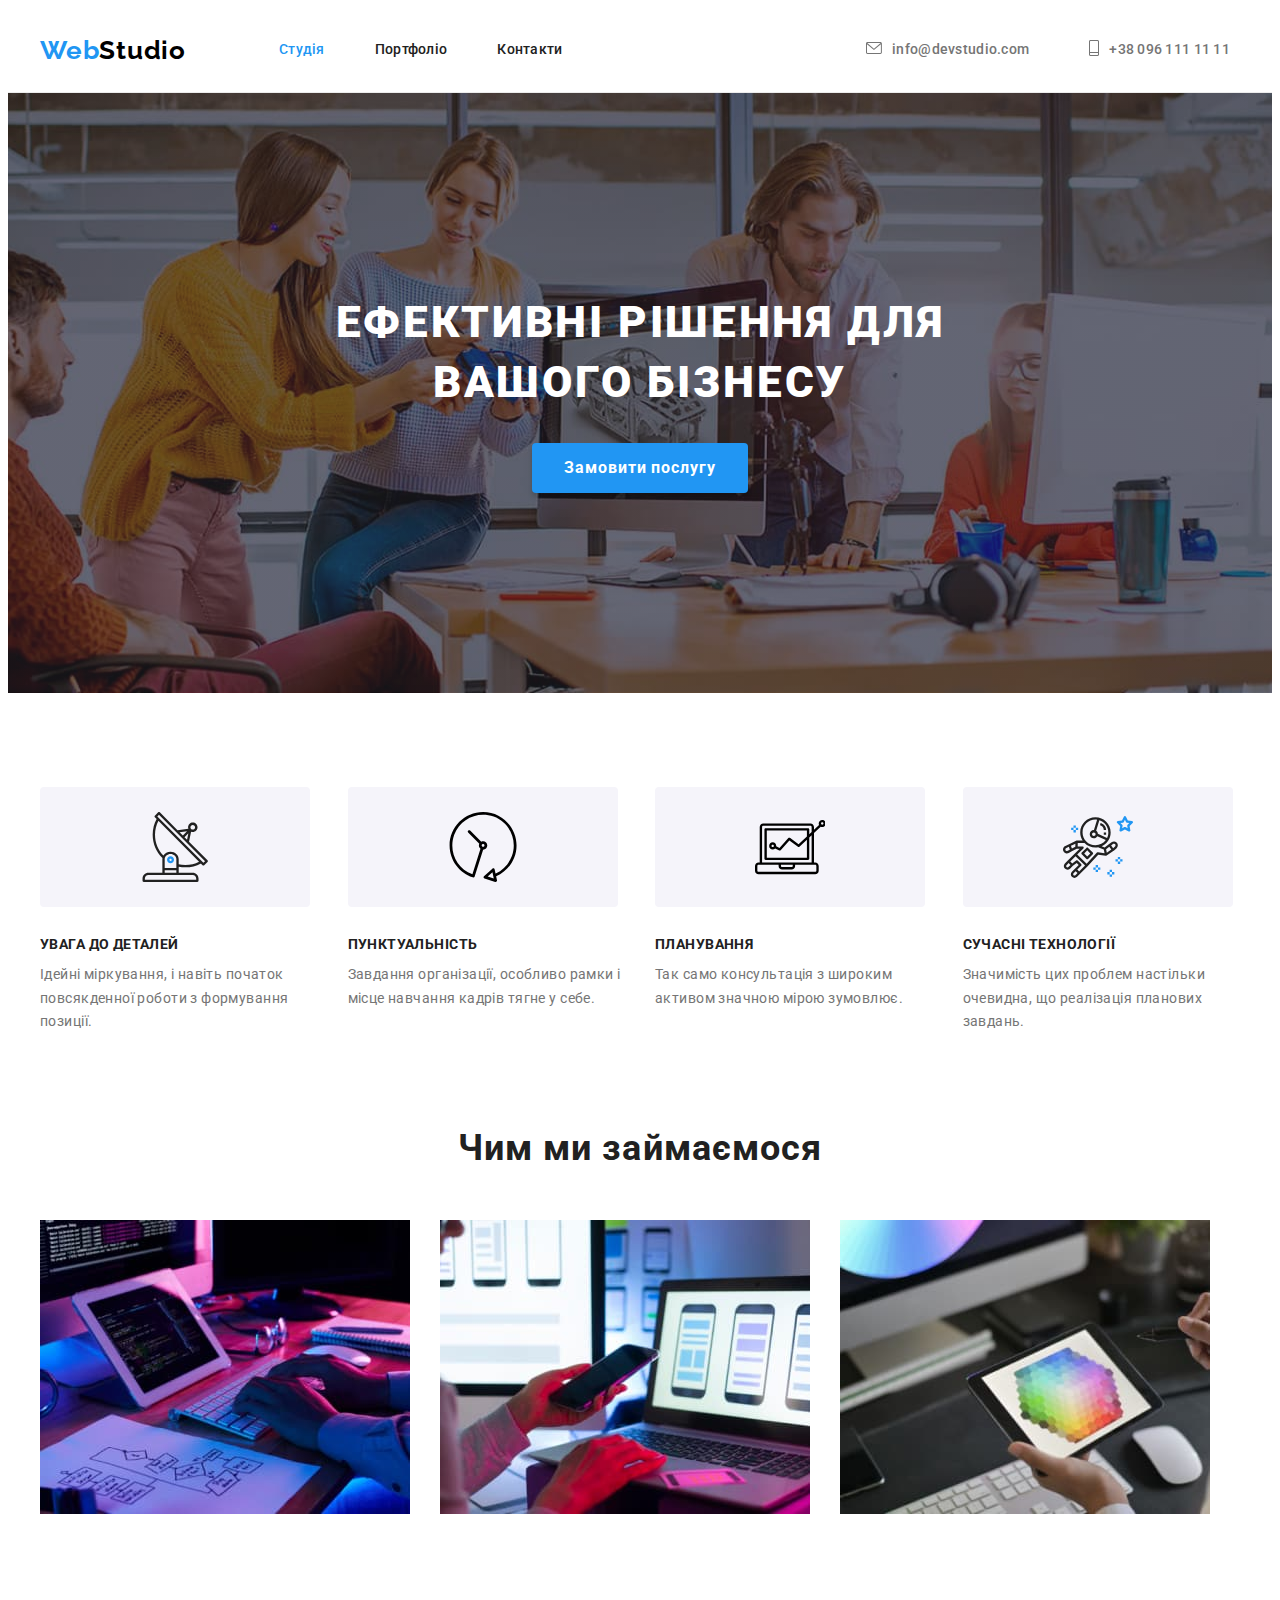
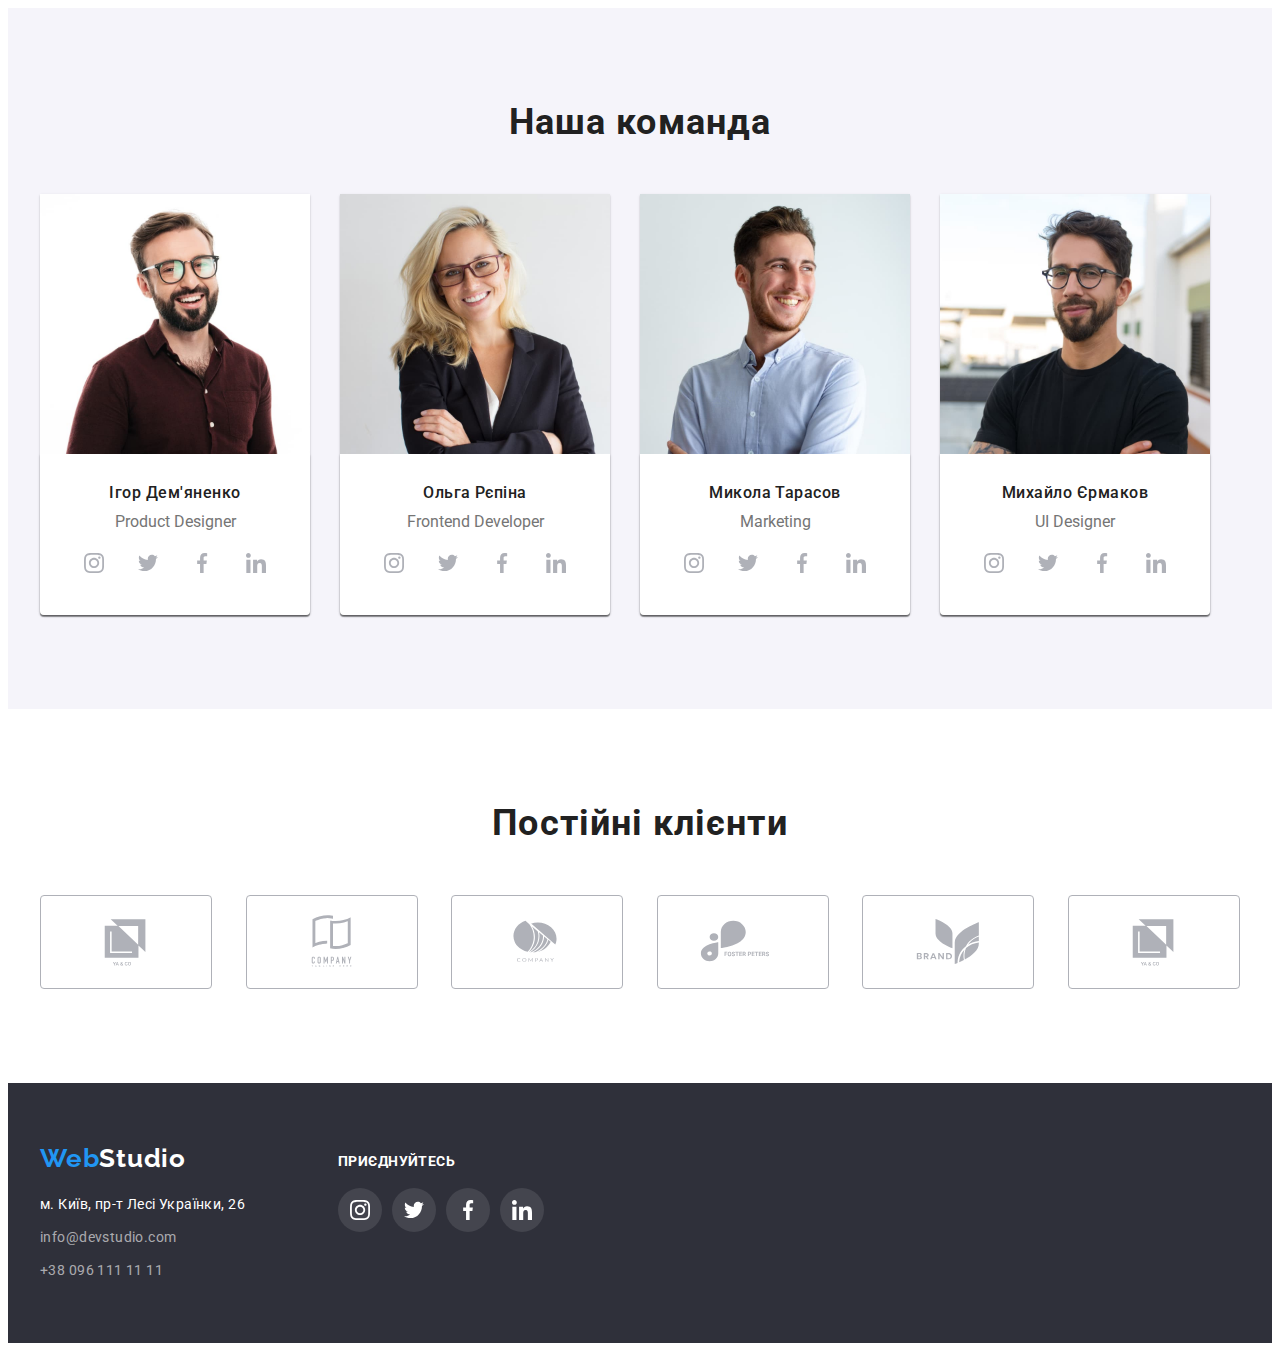
==== index.html @ 016fbc23 "hw5" ====
<!DOCTYPE html>
<html lang="uk">
  <head>
    <meta charset="UTF-8" />
    <meta http-equiv="X-UA-Compatible" content="IE=edge" />
    <meta name="viewport" content="width=device-width, initial-scale=1.0" />
    <link rel="preconnect" href="https://fonts.googleapis.com" />
    <link rel="preconnect" href="https://fonts.gstatic.com" crossorigin />
    <link
      href="https://fonts.googleapis.com/css2?family=Raleway:wght@700&family=Roboto:wght@400;500;700;900&display=swap"
      rel="stylesheet"
    />
    <link
      rel="stylesheet"
      href="https://cdnjs.cloudflare.com/ajax/libs/modern-normalize/1.1.0/modern-normalize.min.css"
      integrity="sha512-wpPYUAdjBVSE4KJnH1VR1HeZfpl1ub8YT/NKx4PuQ5NmX2tKuGu6U/JRp5y+Y8XG2tV+wKQpNHVUX03MfMFn9Q=="
      crossorigin="anonymous"
      referrerpolicy="no-referrer"
    />
    <link rel="stylesheet" href="./css/styles.css" />
    <title>WebStudio</title>
  </head>
  <body>
    <header class="header">
      <div class="container header-flex">
        <nav class="header-flex">
          <a href="./index.html" class="logo"
            ><span class="logo-color">Web</span>Studio</a
          >
          <ul class="list emphasis site-nav">
            <li class="item">
              <a href="./index.html" class="header-link current">Студія</a>
            </li>
            <li class="item">
              <a href="./portfolio.html" class="header-link">Портфоліо</a>
            </li>
            <li class="item"><a href="#" class="header-link">Контакти</a></li>
          </ul>
        </nav>
        <ul class="list emphasis contact">
          <li class="item">
            <a href="mailto:info@devstudio.com" class="header-contact"
              ><div class="contact-logo">
                <svg width="16" height="12">
                  <use href="./images/icons.svg#icon-mail"></use>
                </svg>
              </div>
              info@devstudio.com</a
            >
          </li>
          <li class="item">
            <a href="tel:+380961111111" class="header-contact"
              ><div class="contact-logo">
                <svg width="10" height="16">
                  <use href="./images/icons.svg#icon-phone"></use>
                </svg>
              </div>
              +38 096 111 11 11</a
            >
          </li>
        </ul>
      </div>
    </header>
    <main>
      <!-- Hero -->
      <section class="hero-background hero">
        <div class="container">
          <h1 class="hero-title">Ефективні рішення для вашого бізнесу</h1>
          <button type="button" class="hero-button">Замовити послугу</button>
        </div>
      </section>
      <!-- Features -->
      <section class="section">
        <div class="container">
          <h2 class="visually-hidden">Наші переваги</h2>
          <ul class="list list-features">
            <li class="item">
              <div class="features-icon">
                <svg width="70" height="70">
                  <use href="./images/icons.svg#icon-antena"></use>
                </svg>
              </div>
              <h3 class="features-title">УВАГА ДО ДЕТАЛЕЙ</h3>
              <p class="features-text">
                Ідейні міркування, і навіть початок повсякденної роботи з
                формування позиції.
              </p>
            </li>
            <li class="item">
              <div class="features-icon">
                <svg width="70" height="70">
                  <use href="./images/icons.svg#icon-clock"></use>
                </svg>
              </div>
              <h3 class="features-title">ПУНКТУАЛЬНІСТЬ</h3>
              <p class="features-text">
                Завдання організації, особливо рамки і місце навчання кадрів
                тягне у себе.
              </p>
            </li>
            <li class="item">
              <div class="features-icon">
                <svg width="70" height="70">
                  <use href="./images/icons.svg#icon-laptop"></use>
                </svg>
              </div>
              <h3 class="features-title">ПЛАНУВАННЯ</h3>
              <p class="features-text">
                Так само консультація з широким активом значною мірою зумовлює.
              </p>
            </li>
            <li class="item">
              <div class="features-icon">
                <svg width="70" height="70">
                  <use href="./images/icons.svg#icon-astronaut"></use>
                </svg>
              </div>
              <h3 class="features-title">СУЧАСНІ ТЕХНОЛОГІЇ</h3>
              <p class="features-text">
                Значимість цих проблем настільки очевидна, що реалізація
                планових завдань.
              </p>
            </li>
          </ul>
        </div>
      </section>
      <!-- What we do -->
      <section class="section-wwd">
        <div class="container">
          <h2 class="title">Чим ми займаємося</h2>
          <ul class="list wwd-flex">
            <li class="item">
              <img src="./images/img.jpg" alt="Man working on PC" width="370" />
            </li>
            <li class="item">
              <img
                src="./images/img2.jpg"
                alt="Woman hold phone in front of laptop"
                width="370"
              />
            </li>
            <li class="item">
              <img
                src="./images/img3.jpg"
                alt="Woman shows picture on tablet"
                width="370"
              />
            </li>
          </ul>
        </div>
      </section>
      <!-- Team -->
      <section class="section team-bg">
        <div class="container">
          <h2 class="title">Наша команда</h2>
          <ul class="list employee-bg list-flex">
            <li class="member">
              <img
                src="./images/employe1.jpg"
                alt="Smiling man with beard in glasses"
                width="270"
                class="photo"
              />
              <div class="team-card">
                <h3 class="team-name">Ігор Дем'яненко</h3>
                <p class="tema-pos pos">Product Designer</p>
                <ul class="soc-list list">
                  <li class="soc-list-item">
                    <a href="#" class="soc-list-link link">
                      <svg class="soc-icon" width="20" height="20">
                        <use href="./images/icons.svg#icon-instagram"></use>
                      </svg>
                    </a>
                  </li>
                  <li class="soc-list-item">
                    <a href="#" class="soc-list-link link">
                      <svg class="soc-icon" width="20" height="20">
                        <use href="./images/icons.svg#icon-twitter"></use>
                      </svg>
                    </a>
                  </li>
                  <li class="soc-list-item">
                    <a href="#" class="soc-list-link link">
                      <svg class="soc-icon" width="20" height="20">
                        <use href="./images/icons.svg#icon-facebook"></use>
                      </svg>
                    </a>
                  </li>
                  <li class="soc-list-item">
                    <a href="#" class="soc-list-link link">
                      <svg class="soc-icon" width="20" height="20">
                        <use href="./images/icons.svg#icon-linkedin"></use>
                      </svg>
                    </a>
                  </li>
                </ul>
              </div>
            </li>
            <li class="member">
              <img
                src="./images/employe2.jpg"
                alt="Smiling woman in glasses"
                width="270"
                class="photo"
              />
              <div class="team-card">
                <h3 class="team-name">Ольга Рєпіна</h3>
                <p class="tema-pos pos">Frontend Developer</p>
                <ul class="soc-list list">
                  <li class="soc-list-item">
                    <a href="#" class="soc-list-link link">
                      <svg class="soc-icon" width="20" height="20">
                        <use href="./images/icons.svg#icon-instagram"></use>
                      </svg>
                    </a>
                  </li>
                  <li class="soc-list-item">
                    <a href="#" class="soc-list-link link">
                      <svg class="soc-icon" width="20" height="20">
                        <use href="./images/icons.svg#icon-twitter"></use>
                      </svg>
                    </a>
                  </li>
                  <li class="soc-list-item">
                    <a href="#" class="soc-list-link link">
                      <svg class="soc-icon" width="20" height="20">
                        <use href="./images/icons.svg#icon-facebook"></use>
                      </svg>
                    </a>
                  </li>
                  <li class="soc-list-item">
                    <a href="#" class="soc-list-link link">
                      <svg class="soc-icon" width="20" height="20">
                        <use href="./images/icons.svg#icon-linkedin"></use>
                      </svg>
                    </a>
                  </li>
                </ul>
              </div>
            </li>
            <li class="member">
              <img
                src="./images/employe3.jpg"
                alt="Smiling man"
                width="270"
                class="photo"
              />
              <div class="team-card">
                <h3 class="team-name">Микола Тарасов</h3>
                <p class="tema-pos pos">Marketing</p>
                <ul class="soc-list list">
                  <li class="soc-list-item">
                    <a href="#" class="soc-list-link link">
                      <svg class="soc-icon" width="20" height="20">
                        <use href="./images/icons.svg#icon-instagram"></use>
                      </svg>
                    </a>
                  </li>
                  <li class="soc-list-item">
                    <a href="#" class="soc-list-link link">
                      <svg class="soc-icon" width="20" height="20">
                        <use href="./images/icons.svg#icon-twitter"></use>
                      </svg>
                    </a>
                  </li>
                  <li class="soc-list-item">
                    <a href="#" class="soc-list-link link">
                      <svg class="soc-icon" width="20" height="20">
                        <use href="./images/icons.svg#icon-facebook"></use>
                      </svg>
                    </a>
                  </li>
                  <li class="soc-list-item">
                    <a href="#" class="soc-list-link link">
                      <svg class="soc-icon" width="20" height="20">
                        <use href="./images/icons.svg#icon-linkedin"></use>
                      </svg>
                    </a>
                  </li>
                </ul>
              </div>
            </li>
            <li class="member">
              <img
                src="./images/employe4.jpg"
                alt="Smiling man in glasses"
                width="270"
                class="photo"
              />
              <div class="team-card">
                <h3 class="team-name">Михайло Єрмаков</h3>
                <p class="tema-pos pos">UI Designer</p>
                <ul class="soc-list list">
                  <li class="soc-list-item">
                    <a href="#" class="soc-list-link link">
                      <svg class="soc-icon" width="20" height="20">
                        <use href="./images/icons.svg#icon-instagram"></use>
                      </svg>
                    </a>
                  </li>
                  <li class="soc-list-item">
                    <a href="#" class="soc-list-link link">
                      <svg class="soc-icon" width="20" height="20">
                        <use href="./images/icons.svg#icon-twitter"></use>
                      </svg>
                    </a>
                  </li>
                  <li class="soc-list-item">
                    <a href="#" class="soc-list-link link">
                      <svg class="soc-icon" width="20" height="20">
                        <use href="./images/icons.svg#icon-facebook"></use>
                      </svg>
                    </a>
                  </li>
                  <li class="soc-list-item">
                    <a href="#" class="soc-list-link link">
                      <svg class="soc-icon" width="20" height="20">
                        <use href="./images/icons.svg#icon-linkedin"></use>
                      </svg>
                    </a>
                  </li>
                </ul>
              </div>
            </li>
          </ul>
        </div>
      </section>
      <!-- Customers -->
      <section class="section">
        <div class="container">
        <h2 class="title">Постійні клієнти</h2>
        <ul class="list customer-flex">
            <li class="item customer-list">
              <a href="#" class="customer-icon"><svg width="106" height="60">
                  <use href="./images/icons.svg#icon-yago"></use>
                </svg></a>
            
            </li>
            <li class="item customer-list">
              <a href="" class="customer-icon"><svg width="106" height="60">
                  <use href="./images/icons.svg#icon-tagline"></use>
                </svg></a>
              
            </li>
            <li class="item customer-list">
              <a href="" class="customer-icon"><svg width="106" height="60">
                  <use href="./images/icons.svg#icon-company"></use>
                </svg></a>
             
            </li>
            <li class="item customer-list">
              <a href="" class="customer-icon"><svg width="106" height="60">
                  <use href="./images/icons.svg#icon-foster"></use>
                </svg></a>
              
            </li>
            <li class="item customer-list">
              <a href="" class="customer-icon"><svg width="106" height="60">
                  <use href="./images/icons.svg#icon-brand"></use>
                </svg></a>
              
            </li>
            <li class="item customer-list">
              <a href="" class="customer-icon"><svg width="106" height="60">
                  <use href="./images/icons.svg#icon-yago"></use>
                </svg></a>
              
            </li>
        </ul>
      </section>
    </main>
    <footer class="footer-bg footer">
      <div class="container footer-flex">
        <div>
          <a href="./index.html" class="logo footer-logo"
            ><span class="logo-color">Web</span
            ><span class="logo-white">Studio</span></a
          >
          <address>
            <ul class="list emphasis footer-item">
              <li class="item">
                <a
                  href="https://goo.gl/maps/9FVGhHxH4ZzNUwWE9"
                  target="_blank"
                  rel="noopener noreferrer nofollow"
                  class="footer-adress"
                >
                  м. Київ, пр-т Лесі Українки, 26
                </a>
              </li>
              <li class="item">
                <a href="mailto:info@devstudio.com" class="footer-contact"
                  >info@devstudio.com</a
                >
              </li>
              <li class="item">
                <a href="tel:+380961111111" class="footer-contact"
                  >+38 096 111 11 11</a
                >
              </li>
            </ul>
          </address>
        </div>
        <div class="footer-soc">
          <h2 class="join-us">Приєднуйтесь</h2>
          <ul class="footer-soc-list list">
            <li class="footer-soc-item">
              <a href="#" class="footer-soc-link link">
                <svg class="footer-soc-icon" width="20" height="20">
                  <use href="./images/icons.svg#icon-instagram"></use>
                </svg>
              </a>
            </li>
            <li class="footer-soc-item">
              <a href="#" class="footer-soc-link link">
                <svg class="footer-soc-icon" width="20" height="20">
                  <use href="./images/icons.svg#icon-twitter"></use>
                </svg>
              </a>
            </li>
            <li class="footer-soc-item">
              <a href="#" class="footer-soc-link link">
                <svg class="footer-soc-icon" width="20" height="20">
                  <use href="./images/icons.svg#icon-facebook"></use>
                </svg>
              </a>
            </li>
            <li class="footer-soc-item">
              <a href="#" class="footer-soc-link link">
                <svg class="footer-soc-icon" width="20" height="20">
                  <use href="./images/icons.svg#icon-linkedin"></use>
                </svg>
              </a>
            </li>
          </ul>
        </div>
      </div>
    </footer>
  </body>
</html>
---- css/styles.css ----
/* font-family: 'Raleway', sans-serif;
font-family: 'Roboto', sans-serif; */
/* Colors:
+black - #000000
+black-link - #212121
+blue - #2196f3
+grey - #757575
+white - #ffffff
+white-back - #F5F5F5
+black-06 - rgba(255, 255, 255, 0.6)
+background-color - #2F303A
+button-active - #188CE8
+team-bg - #F5F4FA
+footer-bg - #2F303A
*/

:root {
  --text-color: #757575;
  --title-color: #000000;
  --btn-color: #2196f3;
  --link-op-color: rgba(255, 255, 255, 0.6);
  --white-color: #ffffff;
  --white-back-color: #f5f5f5;
  --name-color: #212121;
  --back-color: #2f303a;
  --btn-active: #188ce8;
  --team-bg: #f5f4fa;
  --customer-color: #afb1b8;
  --secondary-grey: #c4c4c4;
  --icon-grey: #afb1b8;
}

p,
h1,
h2,
h3,
h4,
h5,
h6 {
  margin: 0;
}

ul,
ol {
  margin: 0;
  padding-left: 0;
}

a:visited {
  text-decoration: none;
  decoration: none;
}

button {
  cursor: pointer;
}

address {
  font-style: normal;
}

img {
  display: block;
}

body {
  font-family: "Roboto", sans-serif;
  color: var(--text-color);
  background-color: var(--white-color);
}

/* General */

.list {
  list-style: none;
  padding: 0;
  margin: 0;
}

.emphasis a {
  text-decoration: none;
  font-style: normal;
}

.visually-hidden {
  position: absolute;
  width: 1px;
  height: 1px;
  margin: -1px;
  border: 0;
  padding: 0;

  white-space: nowrap;
  clip-path: inset(100%);
  clip: rect(0 0 0 0);
  overflow: hidden;
}

.container {
  width: 1200px;
  padding-left: 15px;
  padding-right: 15px;
  margin: 0 auto;
  /* outline: 2px solid red; */
}

/* Main page */

/* Header */

.site-nav {
  display: flex;
}

.logo {
  margin-right: 93px;

  font-family: "Raleway";
  font-weight: 700;
  font-size: 26px;
  line-height: 1.19;
  letter-spacing: 0.03em;
  color: var(--title-color);
  text-decoration: none;
}

.logo-color {
  color: var(--btn-color);
}

.header-link {
  font-weight: 500;
  font-size: 14px;
  line-height: 1.14;
  letter-spacing: 0.02em;
  color: var(--name-color);
}

.header {
  border-bottom: 1px solid #ececec;
}

.site-nav a:visited {
  text-decoration: none;
}

.site-nav .item:not(:last-child) {
  margin-right: 50px;
}

/* .site-nav .item {
  display: inline-block;
} */

.site-nav:hover {
  cursor: pointer;
}

.current {
  color: var(--btn-color);
}

.header-link {
  display: inline-block;
  padding-top: 32px;
  padding-bottom: 32px;
}

.header-link:hover,
.header-link:hover {
  color: var(--btn-color);
}

.header-contact {
  display: flex;
  align-items: center;
  padding-top: 32px;
  padding-bottom: 32px;
  font-weight: 500;
  font-size: 14px;
  line-height: 1.14;
  letter-spacing: 0.02em;
  color: var(--text-color);
}

.contact .item + .item {
  margin-left: 50px;
}

.header-contact:hover,
.header-contact:focus {
  color: var(--btn-color);
}

.contact {
  display: flex;
}

.header-flex {
  display: flex;
  justify-content: space-between;
  align-items: center;
}

.contact .item {
  display: flex;
  align-items: center;
  margin-right: 10px;
}

.contact-logo {
  fill: var(--text-color);
  margin-right: 10px;
}
.header-contact:hover .contact-logo,
.header-contact:focus .contact-logo {
  fill: var(--btn-color);
}
/* Hero */

.hero {
  padding-top: 200px;
  padding-bottom: 200px;
}

.hero-background {
  margin: 0 auto;
  text-align: center;
  max-width: 1600px;
  background-color: var(--secondary-grey);

  background-image: linear-gradient(
      rgba(47, 48, 58, 0.4),
      rgba(47, 48, 58, 0.4)
    ),
    url(../images/hero-bg.jpg);
  background-repeat: no-repeat;
  background-position: center;
  background-size: cover;
}

.hero-title {
  margin: 0 auto;
  margin-top: 0px;
  margin-bottom: 30px;
  max-width: 696px;

  font-weight: 900;
  font-size: 44px;
  line-height: 1.36;
  letter-spacing: 0.06em;
  text-transform: uppercase;
  text-align: center;
  color: var(--white-color);
}

.hero-button {
  padding-top: 10px;
  padding-bottom: 10px;
  padding-left: 32px;
  padding-right: 32px;
  border-radius: 4px;
  background: #2196f3;
  border-style: hidden;

  font-family: "Roboto", sans-serif;
  font-weight: 700;
  font-size: 16px;
  line-height: 1.875;
  letter-spacing: 0.06em;
  color: var(--white-color);
  cursor: pointer;
  background-color: var(--btn-color);

  box-shadow: 0px 4px 4px rgba(0, 0, 0, 0.15);
}

.hero-button:hover,
.hero-button:focus {
  background-color: var(--btn-active);
}

/* Features */

.section {
  padding-top: 94px;
  padding-bottom: 94px;
}

.section-wwd {
  padding-bottom: 94px;
}

.features-title {
  margin-bottom: 10px;

  font-weight: 700;
  font-size: 14px;
  line-height: 1.14;
  letter-spacing: 0.03em;
  text-transform: uppercase;
  color: var(--name-color);
}

.features-text {
  font-size: 14px;
  line-height: 1.71;
  letter-spacing: 0.03em;
}

.title {
  text-align: center;
  margin-bottom: 50px;

  font-weight: 700;
  font-size: 36px;
  line-height: 1.16;
  letter-spacing: 0.03em;
  color: var(--name-color);
}

.list-features {
  display: flex;
}
.list-features .item {
  flex-basis: calc((100% - 90px) / 4);
}

.list-features .item:not(:last-child) {
  margin-right: 30px;
}

.features-icon {
  content: "";
  height: 120px;
  width: 270px;
  border-radius: 4px;
  background-position: center;
  background-color: var(--team-bg);
  margin-bottom: 30px;
  background-repeat: no-repeat;
  display: flex;
  align-items: center;
  justify-content: center;
}

/* .features-icon::before {
  display: block;
  content: "";
  height: 120px;
  width: 270px;
  border-radius: 4px;
  background-size: 70px 70px;
  background-position: center;
  background-color: var(--team-bg);
  margin-bottom: 30px;
  background-repeat: no-repeat;
} */

/* What we do */

.wwd-flex {
  display: flex;
}

.wwd-flex .item:not(:last-child) {
  margin-right: 30px;
}

.list-flex .member:not(:last-child) {
  margin-right: 30px;
}

/* Team */

.team-name {
  font-weight: 500;
  font-size: 16px;
  line-height: 1.18;
  letter-spacing: 0.03em;
  color: var(--name-color);
}

.team-pos {
  margin-bottom: 30px;
  font-size: 16px;
  line-height: 1.18;
  letter-spacing: 0.03em;
}

.team-bg {
  padding-bottom: 94px;
  background-color: var(--team-bg);
}

.team-bg {
  background-color: var(--team-bg);
}

.employee-bg .member {
  background-color: var(--white-color);
}

.list-flex {
  display: flex;
}

.list-flex .member {
  text-align: center;
}

.member {
  background: #ffffff;

  box-shadow: 0px 1px 3px rgba(0, 0, 0, 0.12), 0px 1px 1px rgba(0, 0, 0, 0.14),
    0px 2px 1px rgba(0, 0, 0, 0.2);
  border-radius: 0px 0px 4px 4px;
}

.member .team-name {
  margin-bottom: 9px;
}

.soc-list {
  display: flex;
  justify-content: center;
  gap: 10px;
  margin-top: 10px;
}

.soc-list-item {
  width: 44px;
  height: 44px;
}
.soc-list-link {
  width: 100%;
  height: 100%;
  border-radius: 50%;
  display: flex;
  align-items: center;
  justify-content: center;
}

.soc-icon {
  fill: var(--icon-grey);
}

.soc-list-link:focus {
  background-color: var(--btn-color);
}

.soc-list-link:hover,
.soc-list-link:focus .soc-icon {
  background-color: var(--btn-color);
  fill: var(--white-color);
}
.soc-list-link:hover .soc-icon {
  fill: var(--white-color);
}

/* Customers */
.customer-flex {
  display: flex;
  justify-content: space-between;
}

.customer-icon {
  height: 92px;
  width: 170px;
  border: 1px solid var(--customer-color);
  border-radius: 4px;
  background-position: center;
  background-repeat: no-repeat;
  display: flex;
  align-items: center;
  justify-content: center;
}

.customer-icon {
  fill: var(--customer-color);
}

.customer-icon:hover,
.customer-icon:focus {
  border-color: var(--btn-color);
  fill: var(--btn-color);
}

/* Footer */

.footer {
  padding-top: 60px;
  padding-bottom: 60px;
}

.footer-adress {
  font-size: 14px;
  line-height: 1.71;
  letter-spacing: 0.03em;
  color: var(--white-color);
}

.footer-adress:hover,
.footer-adress:focus {
  color: var(--btn-color);
}

.footer-contact {
  font-size: 14px;
  line-height: 1.71;
  letter-spacing: 0.03em;
  color: var(--link-op-color);
}

.footer-contact:hover,
.footer-contact:focus {
  color: var(--btn-color);
}

.logo-white {
  color: var(--white-color);
}

.footer-bg {
  background-color: var(--back-color);
}

.footer-logo {
  display: inline-block;
  margin-right: 0;
  margin-bottom: 20px;
}

.footer-item .item + .item {
  margin-top: 9px;
}

.footer-soc {
  margin-left: 93px;
  margin-top: 10px;
}

.join-us {
  font-size: 14px;
  line-height: 1.142;
  letter-spacing: 0.03em;
  text-transform: uppercase;

  color: #ffffff;
  margin-bottom: 20px;
}

.footer-flex {
  display: flex;
}

.footer-soc-list {
  display: flex;
  justify-content: center;
  gap: 10px;
  margin-top: 10px; /*    :)    */
}

.footer-soc-item {
  width: 44px;
  height: 44px;
}
.footer-soc-link {
  width: 100%;
  height: 100%;
  border-radius: 50%;
  display: flex;
  align-items: center;
  justify-content: center;
  background: rgba(255, 255, 255, 0.1);
}

.footer-soc-icon {
  fill: var(--white-color);
}

.footer-soc-link:hover,
.footer-soc-link:focus {
  background-color: var(--btn-color);
}

/* Portfolio page */

.section {
  padding-top: 94px;
  padding-bottom: 94px;
}

.filter-button {
  padding-top: 6px;
  padding-bottom: 6px;
  padding-left: 22px;
  padding-right: 22px;

  max-width: 130px;
  border-style: hidden;
  border-radius: 4px;

  font-family: "Roboto", sans-serif;
  font-weight: 500;
  font-size: 16px;
  line-height: 1.62;
  letter-spacing: 0.03em;
  color: var(--name-color);
  cursor: pointer;
  background-color: var(--team-bg);
}

.filter-button:hover,
.filter-button:focus {
  color: var(--white-color);
  background-color: var(--btn-color);
}

.portfolio-name {
  margin-bottom: 4px;

  font-weight: 700;
  font-size: 18px;
  line-height: 2;
  letter-spacing: 0.06em;
  color: var(--name-color);
}

.portfolio-type {
  font-size: 16px;
  line-height: 1.87;
  letter-spacing: 0.03em;
  color: var(--text-color);
}

.filter-flex {
  margin-bottom: 50px;
  display: flex;
  justify-content: center;
}

.filter-flex .item + .item {
  margin-left: 8px;
}

.filter-button:hover,
.filter-button:focus {
  box-shadow: 0px 3px 1px rgba(0, 0, 0, 0.1), 0px 1px 2px rgba(0, 0, 0, 0.08),
    0px 2px 2px rgba(0, 0, 0, 0.12);
  border-radius: 4px;
}

.portfolio-flex {
  display: flex;
  flex-wrap: wrap;
  justify-content: space-between;
}

.portfolio-shadow {
  display: block;
}
.portfolio-shadow:hover,
.portfolio-shadow:focus {
  box-shadow: 0px 1px 1px rgba(0, 0, 0, 0.12), 0px 4px 4px rgba(0, 0, 0, 0.06),
    1px 4px 6px rgba(0, 0, 0, 0.16);
}

.portfolio-outline {
  border-left: 1px solid #eeeeee;
  border-right: 1px solid #eeeeee;
  border-bottom: 1px solid #eeeeee;
  padding-left: 24px;
  padding-bottom: 20px;
  padding-top: 20px;
  padding-right: 24px;
}

.team-card {
  background: #ffffff;
  padding-top: 30px;
  padding-bottom: 30px;

  box-shadow: 0px 1px 3px rgba(0, 0, 0, 0.12), 0px 1px 1px rgba(0, 0, 0, 0.14),
    0px 2px 1px rgba(0, 0, 0, 0.2);
  border-radius: 0px 0px 4px 4px;
}

.portfolio-card {
  width: calc((100% - 60px) / 3);
  margin-right: 30px;
  margin-bottom: 30px;
}

.portfolio-card:nth-child(3n) {
  margin-right: 0;
}

.portfolio-card:nth-last-child(-n + 3) {
  margin-bottom: 0;
}
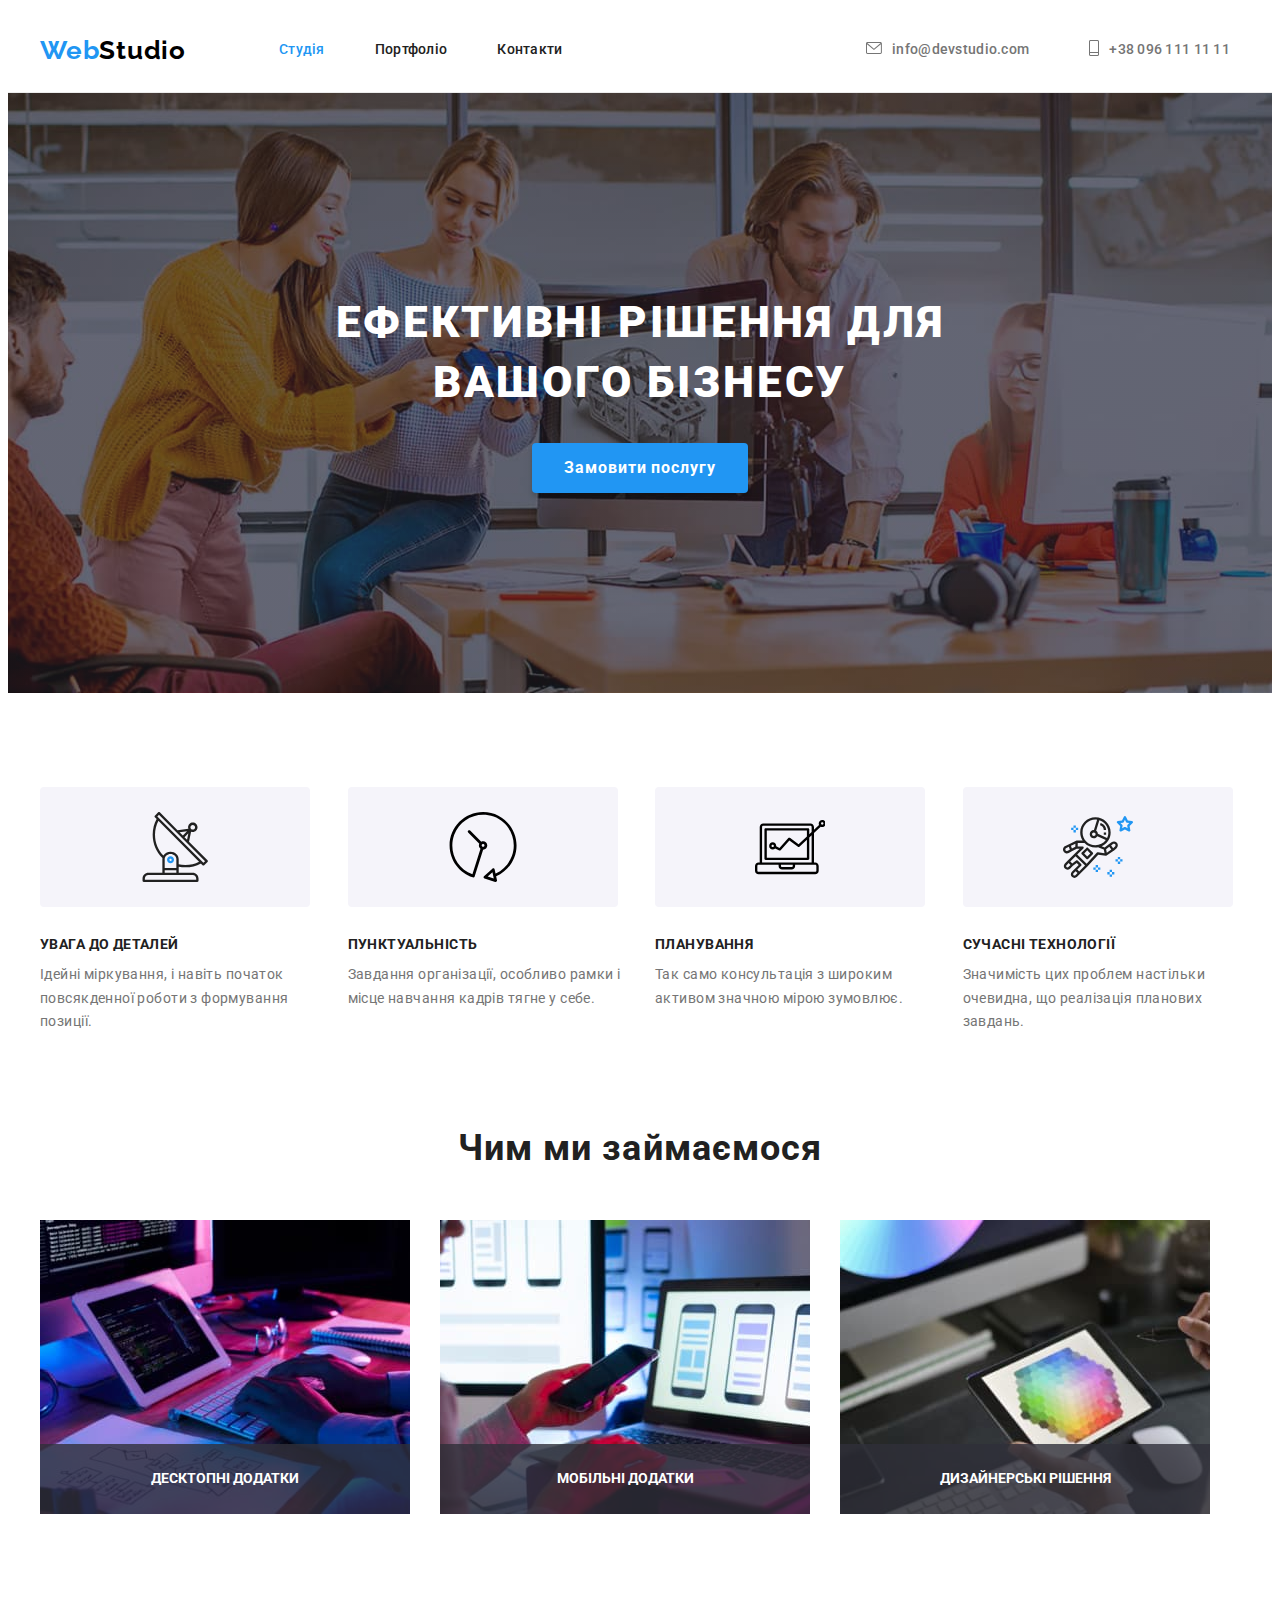
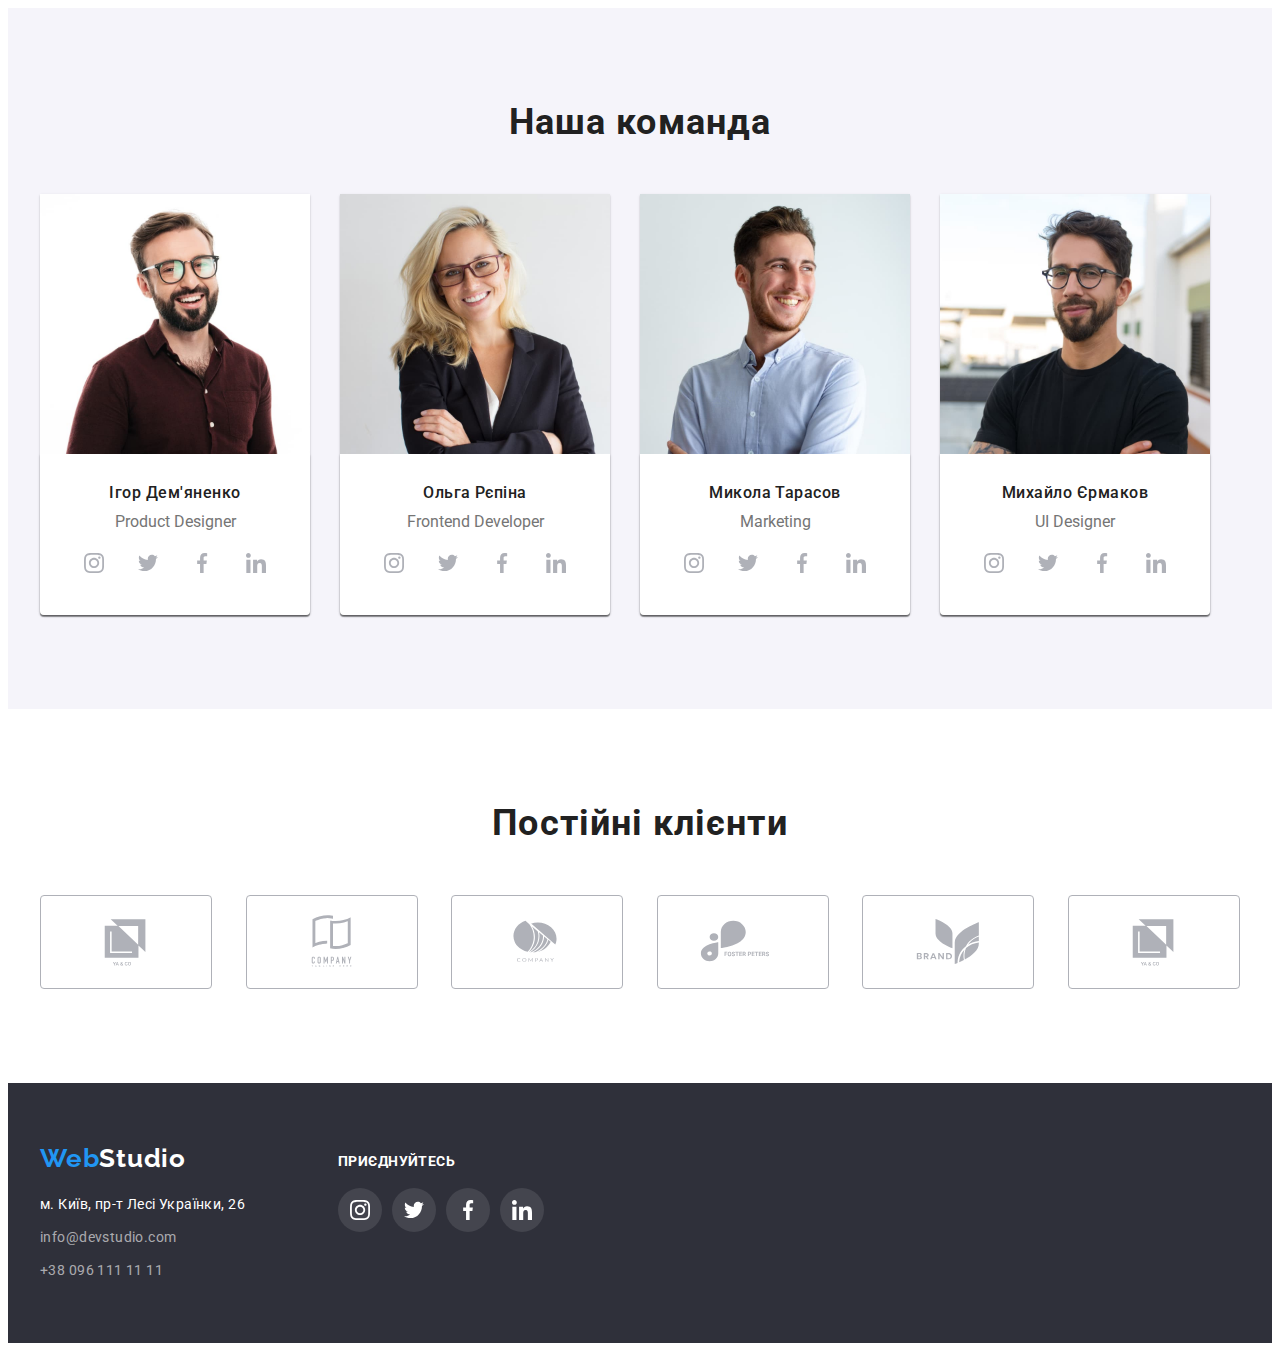
==== commit 39c7c419: "hw5" ====
--- a/index.html
+++ b/index.html
@@ -131,6 +131,7 @@
           <ul class="list wwd-flex">
             <li class="item">
               <img src="./images/img.jpg" alt="Man working on PC" width="370" />
+              <h3 class="wwd-desc">Десктопні додатки</h3>
             </li>
             <li class="item">
               <img
@@ -138,6 +139,7 @@
                 alt="Woman hold phone in front of laptop"
                 width="370"
               />
+              <h3 class="wwd-desc">Мобільні додатки</h3>
             </li>
             <li class="item">
               <img
@@ -145,6 +147,7 @@
                 alt="Woman shows picture on tablet"
                 width="370"
               />
+              <h3 class="wwd-desc">Дизайнерські рішення</h3>
             </li>
           </ul>
         </div>
--- a/css/styles.css
+++ b/css/styles.css
@@ -12,6 +12,7 @@
 +button-active - #188CE8
 +team-bg - #F5F4FA
 +footer-bg - #2F303A
++icon-grey - #afb1b8
 */
 
 :root {
@@ -134,6 +135,7 @@
   line-height: 1.14;
   letter-spacing: 0.02em;
   color: var(--name-color);
+  transition: color 250ms cubic-bezier(0.4, 0, 0.2, 1);
 }
 
 .header {
@@ -158,6 +160,16 @@
 
 .current {
   color: var(--btn-color);
+}
+
+.current::after {
+  position: absolute;
+  bottom: 0;
+  left: 0;
+  width: 48px;
+  height: 4px;
+  background-color: var(--btn-color);
+  border-radius: 2px;
 }
 
 .header-link {
@@ -181,6 +193,7 @@
   line-height: 1.14;
   letter-spacing: 0.02em;
   color: var(--text-color);
+  transition: color 250ms cubic-bezier(0.4, 0, 0.2, 1);
 }
 
 .contact .item + .item {
@@ -271,6 +284,7 @@
   color: var(--white-color);
   cursor: pointer;
   background-color: var(--btn-color);
+  transition: background-color 250ms cubic-bezier(0.4, 0, 0.2, 1);
 
   box-shadow: 0px 4px 4px rgba(0, 0, 0, 0.15);
 }
@@ -371,6 +385,30 @@
   margin-right: 30px;
 }
 
+.item {
+  position: relative;
+}
+
+.wwd-desc {
+  position: absolute;
+  bottom: 0;
+  left: 0;
+  display: flex;
+  justify-content: center;
+  align-items: center;
+  width: 370px;
+  height: 70px;
+  font-family: "Roboto";
+  font-style: normal;
+  font-weight: 700;
+  font-size: 14px;
+  line-height: 1.14;
+  text-align: center;
+  text-transform: uppercase;
+  color: var(--white-color);
+
+  background: rgba(47, 48, 58, 0.8);
+}
 /* Team */
 
 .team-name {
@@ -439,6 +477,8 @@
   display: flex;
   align-items: center;
   justify-content: center;
+  transition: background-color 250ms cubic-bezier(0.4, 0, 0.2, 1),
+    fill 250ms cubic-bezier(0.4, 0, 0.2, 1);
 }
 
 .soc-icon {
@@ -474,10 +514,9 @@
   display: flex;
   align-items: center;
   justify-content: center;
-}
-
-.customer-icon {
   fill: var(--customer-color);
+  transition: border-color 250ms cubic-bezier(0.4, 0, 0.2, 1),
+    fill 250ms cubic-bezier(0.4, 0, 0.2, 1);
 }
 
 .customer-icon:hover,
@@ -498,6 +537,7 @@
   line-height: 1.71;
   letter-spacing: 0.03em;
   color: var(--white-color);
+  transition: color 250ms cubic-bezier(0.4, 0, 0.2, 1);
 }
 
 .footer-adress:hover,
@@ -510,6 +550,7 @@
   line-height: 1.71;
   letter-spacing: 0.03em;
   color: var(--link-op-color);
+  transition: color 250ms cubic-bezier(0.4, 0, 0.2, 1);
 }
 
 .footer-contact:hover,
@@ -573,10 +614,12 @@
   align-items: center;
   justify-content: center;
   background: rgba(255, 255, 255, 0.1);
+  transition: background-color 250ms cubic-bezier(0.4, 0, 0.2, 1);
 }
 
 .footer-soc-icon {
   fill: var(--white-color);
+  transition: fill 250ms cubic-bezier(0.4, 0, 0.2, 1);
 }
 
 .footer-soc-link:hover,
@@ -609,6 +652,9 @@
   color: var(--name-color);
   cursor: pointer;
   background-color: var(--team-bg);
+
+  transition: color 250ms cubic-bezier(0.4, 0, 0.2, 1),
+    background-color 250ms cubic-bezier(0.4, 0, 0.2, 1);
 }
 
 .filter-button:hover,
@@ -659,6 +705,7 @@
 
 .portfolio-shadow {
   display: block;
+  transition: box-shadow 250ms cubic-bezier(0.4, 0, 0.2, 1);
 }
 .portfolio-shadow:hover,
 .portfolio-shadow:focus {
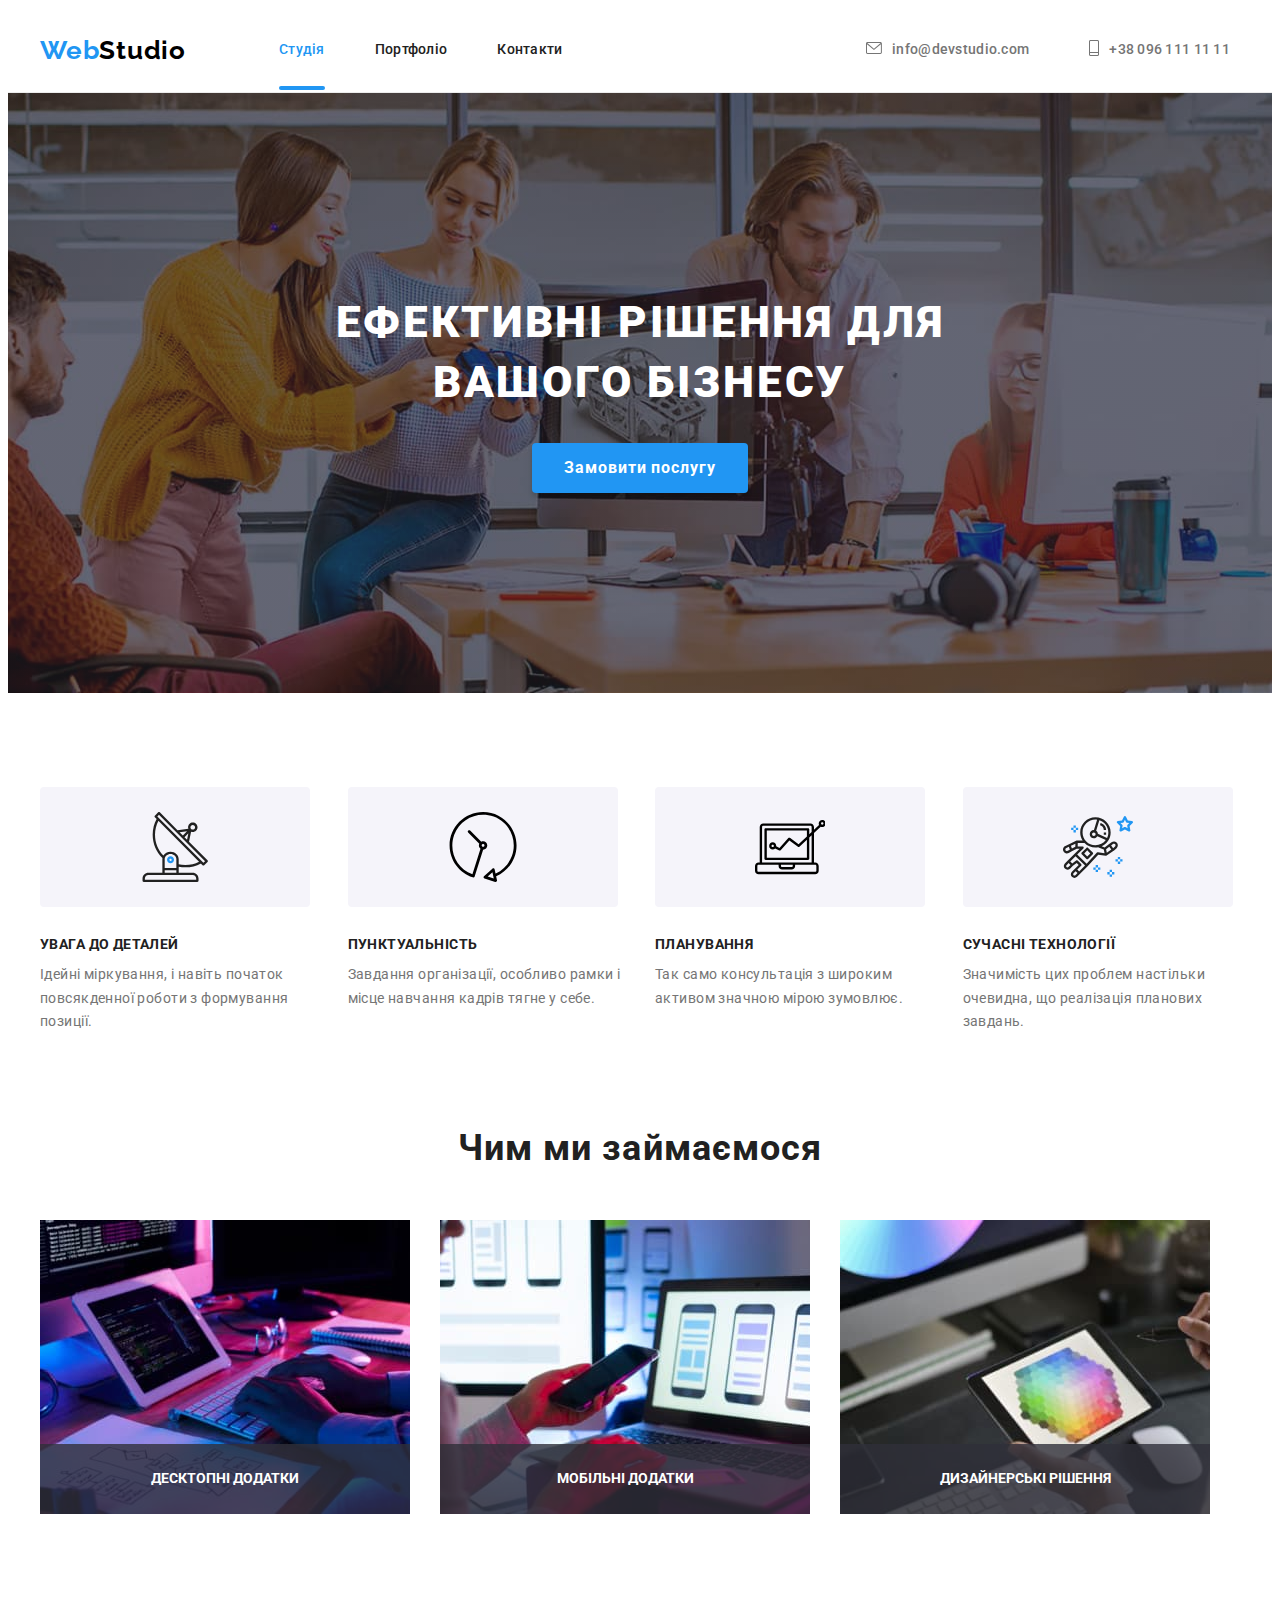
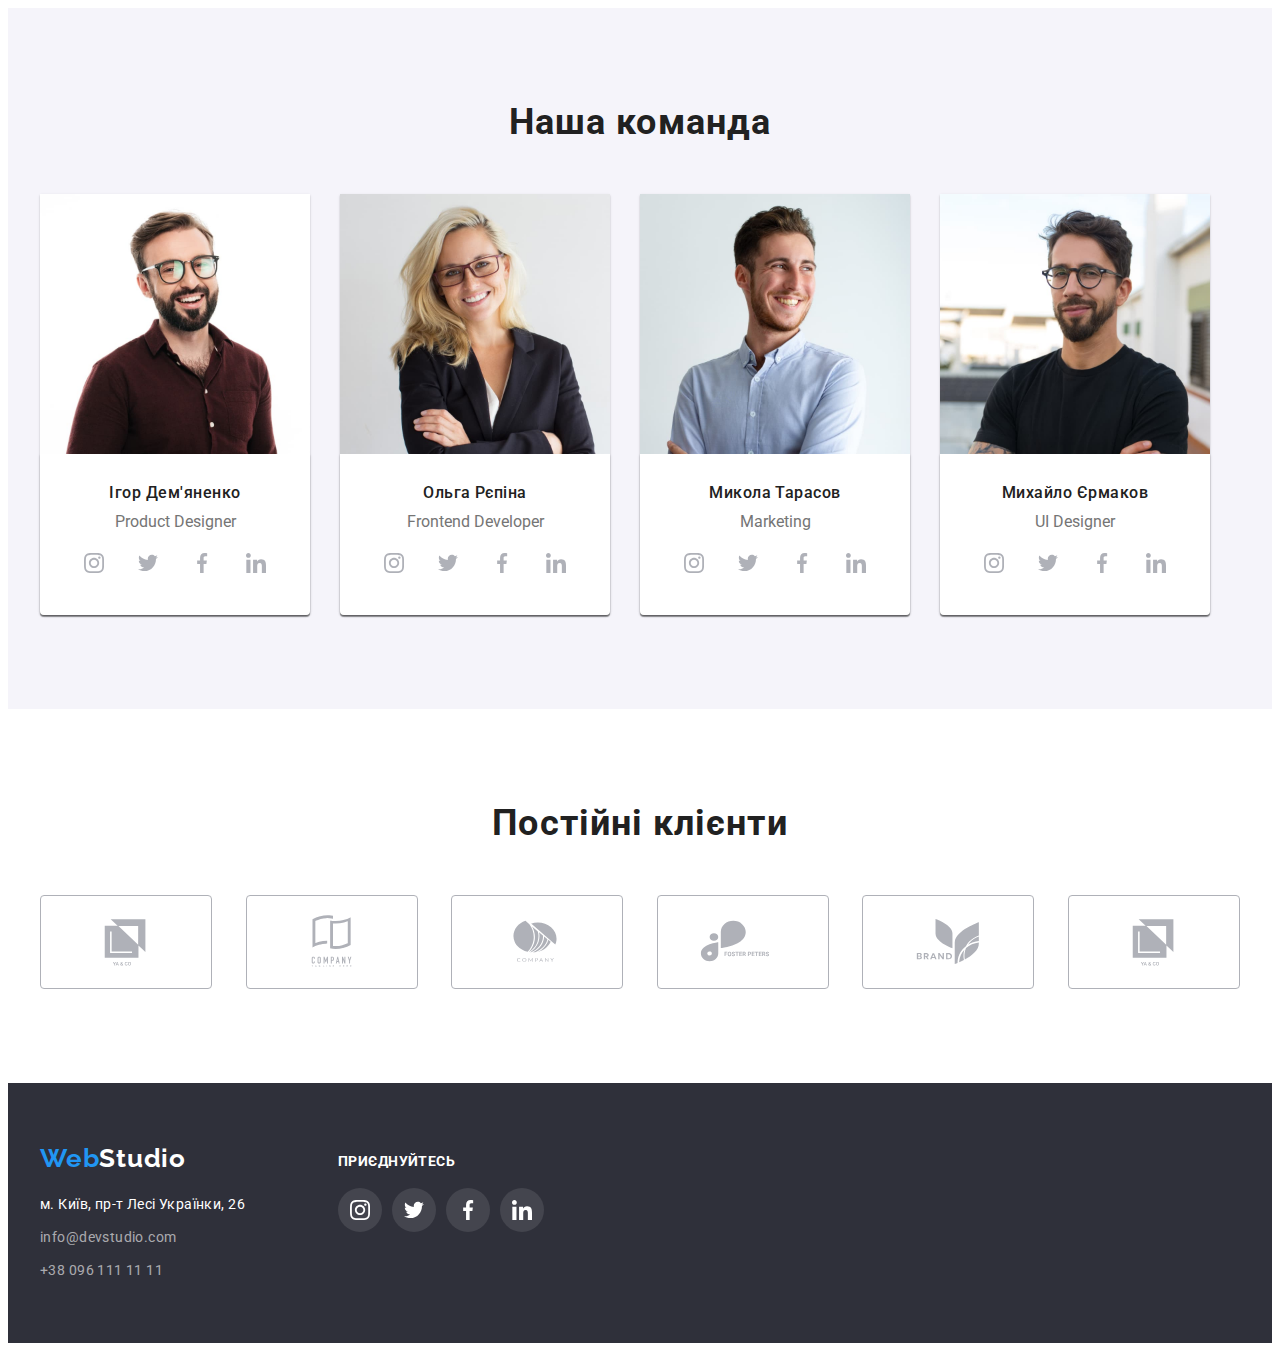
==== commit d1aba996: "hw5" ====
--- a/index.html
+++ b/index.html
@@ -66,7 +66,7 @@
       <section class="hero-background hero">
         <div class="container">
           <h1 class="hero-title">Ефективні рішення для вашого бізнесу</h1>
-          <button type="button" class="hero-button">Замовити послугу</button>
+          <button type="button" class="hero-button" data-modal-open>Замовити послугу</button>
         </div>
       </section>
       <!-- Features -->
@@ -439,5 +439,15 @@
         </div>
       </div>
     </footer>
+    <div class="backdrop is-hidden" data-modal>
+      <div class="modal">
+        <button type="button" class="modal-close" data-modal-close>
+          <svg class="modal-close-icon" width="18" height="18">
+            <use href="./images/icons.svg#icon-close"></use>
+          </svg>
+        </button>
+      </div>
+    </div>
+    <script src="./js/modal.js"></script>
   </body>
 </html>
--- a/css/styles.css
+++ b/css/styles.css
@@ -163,12 +163,13 @@
 }
 
 .current::after {
+  content: "";
   position: absolute;
   bottom: 0;
   left: 0;
-  width: 48px;
+  width: 100%;
   height: 4px;
-  background-color: var(--btn-color);
+  background: var(--btn-color);
   border-radius: 2px;
 }
 
@@ -627,6 +628,54 @@
   background-color: var(--btn-color);
 }
 
+.backdrop {
+  position: fixed;
+  top: 0;
+  width: 100%;
+  height: 100%;
+  background-color: rgba(0, 0, 0, 0.2);
+  transition: opacity 250ms cubic-bezier(0.4, 0, 0.2, 1),
+    visibility 250ms cubic-bezier(0.4, 0, 0.2, 1);
+}
+
+.backdrop.backdrop.is-hidden .modal {
+  transform: translate(-50%, -50%) scale(0);
+}
+
+.modal {
+  width: 528px;
+  min-height: 581px;
+  background-color: var(--white-color);
+  border-radius: 4px;
+
+  position: absolute;
+  top: 50%;
+  left: 50%;
+  transform: translate(-50%, -50%) scale(1);
+  transition: transform 250ms cubic-bezier(0.4, 0, 0.2, 1);
+}
+
+.modal-close {
+  height: 30px;
+  width: 30px;
+  background-color: var(--white-color);
+  border: 1px solid rgba(0, 0, 0, 0.1);
+  border-radius: 50%;
+  position: absolute;
+  top: 8px;
+  right: 8px;
+  display: flex;
+  justify-content: center;
+  align-items: center;
+  cursor: pointer;
+}
+
+.backdrop.is-hidden {
+  opacity: 1;
+  visibility: hidden;
+  pointer-events: none;
+}
+
 /* Portfolio page */
 
 .section {
@@ -746,3 +795,32 @@
 .portfolio-card:nth-last-child(-n + 3) {
   margin-bottom: 0;
 }
+
+.portfolio-card-wrap {
+  position: relative;
+  overflow: hidden;
+}
+
+.prortfolio-card-text {
+  position: absolute;
+  top: 0;
+  padding-left: 24px;
+  padding-right: 24px;
+  padding-top: 63px;
+  padding-bottom: 63px;
+
+  font-weight: 400;
+  font-size: 18px;
+  line-height: 1.56;
+  color: var(--white-color);
+  background-color: rgba(33, 150, 243, 0.9);
+  height: 100%;
+
+  transform: translateY(100%);
+  transition: transform 250ms cubic-bezier(0.4, 0, 0.2, 1);
+  overflow: auto;
+}
+
+.portfolio-card:hover .prortfolio-card-text {
+  transform: translateY(0);
+}
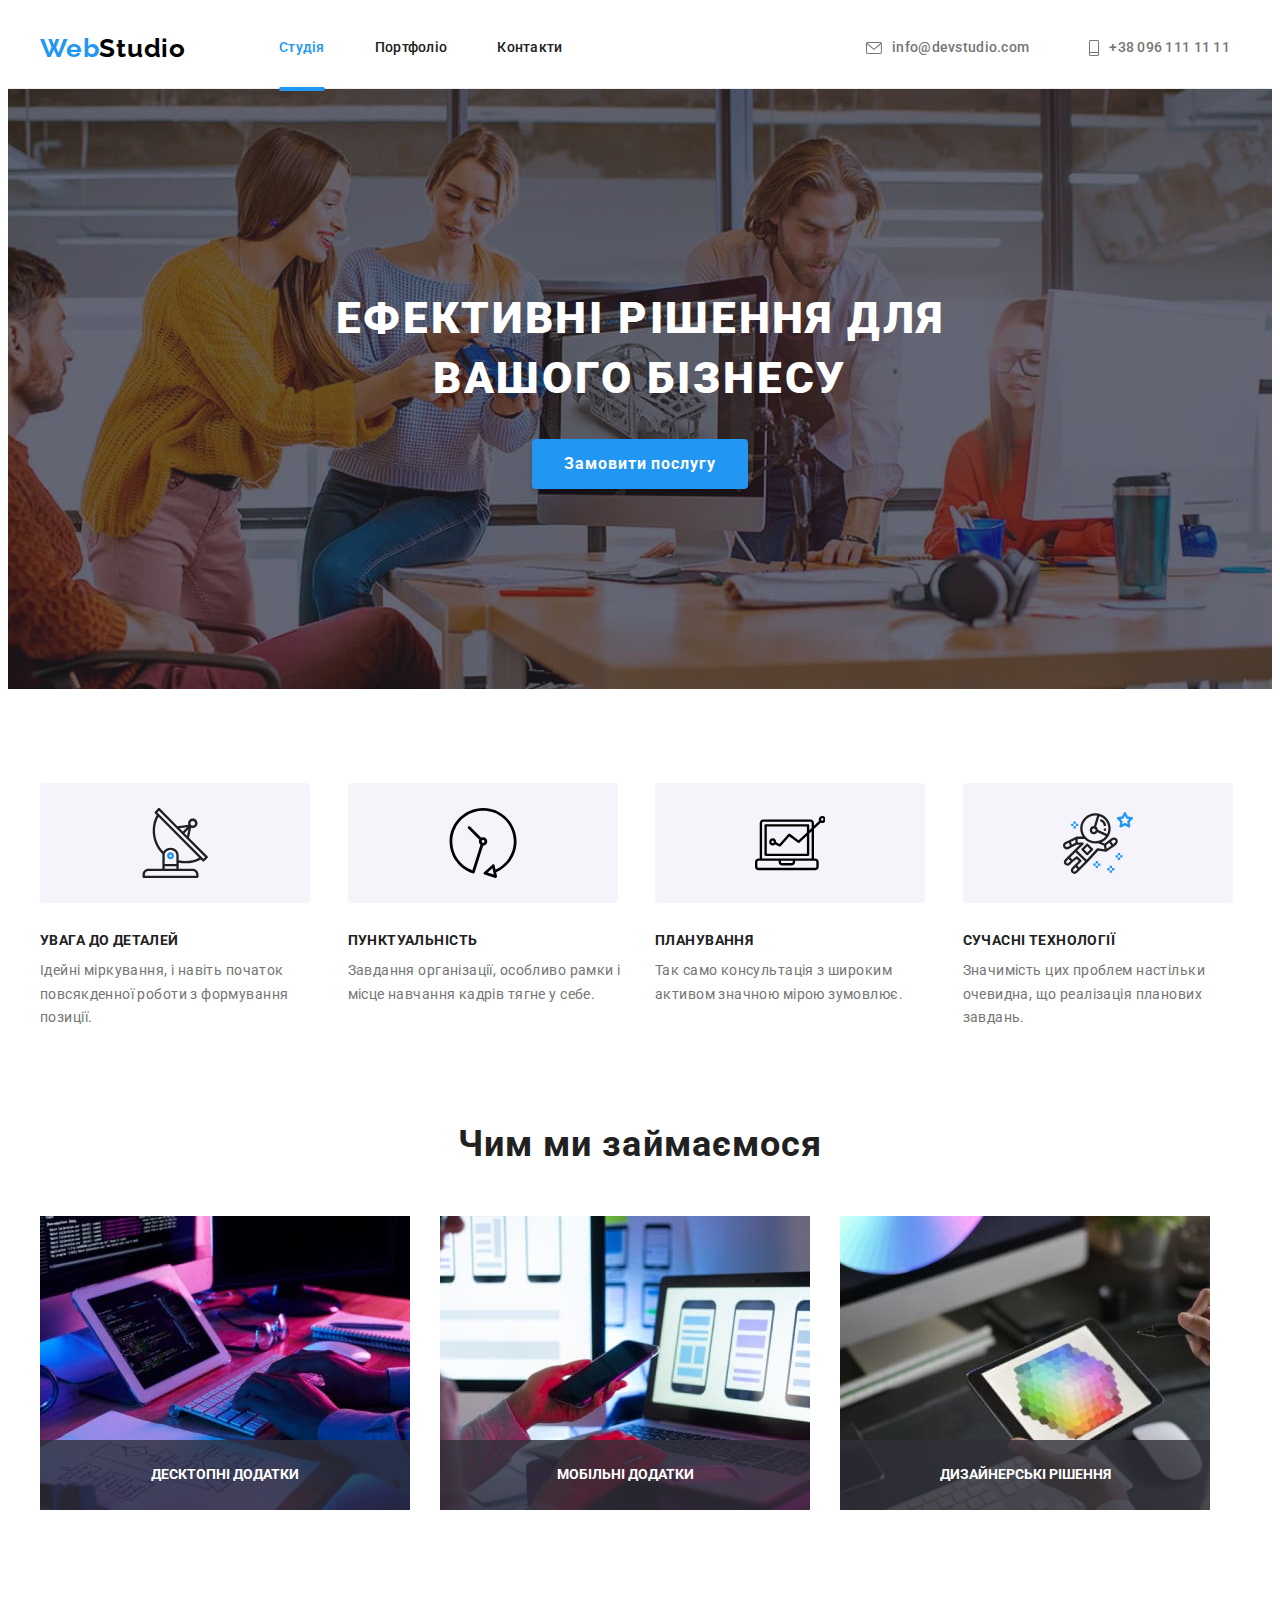
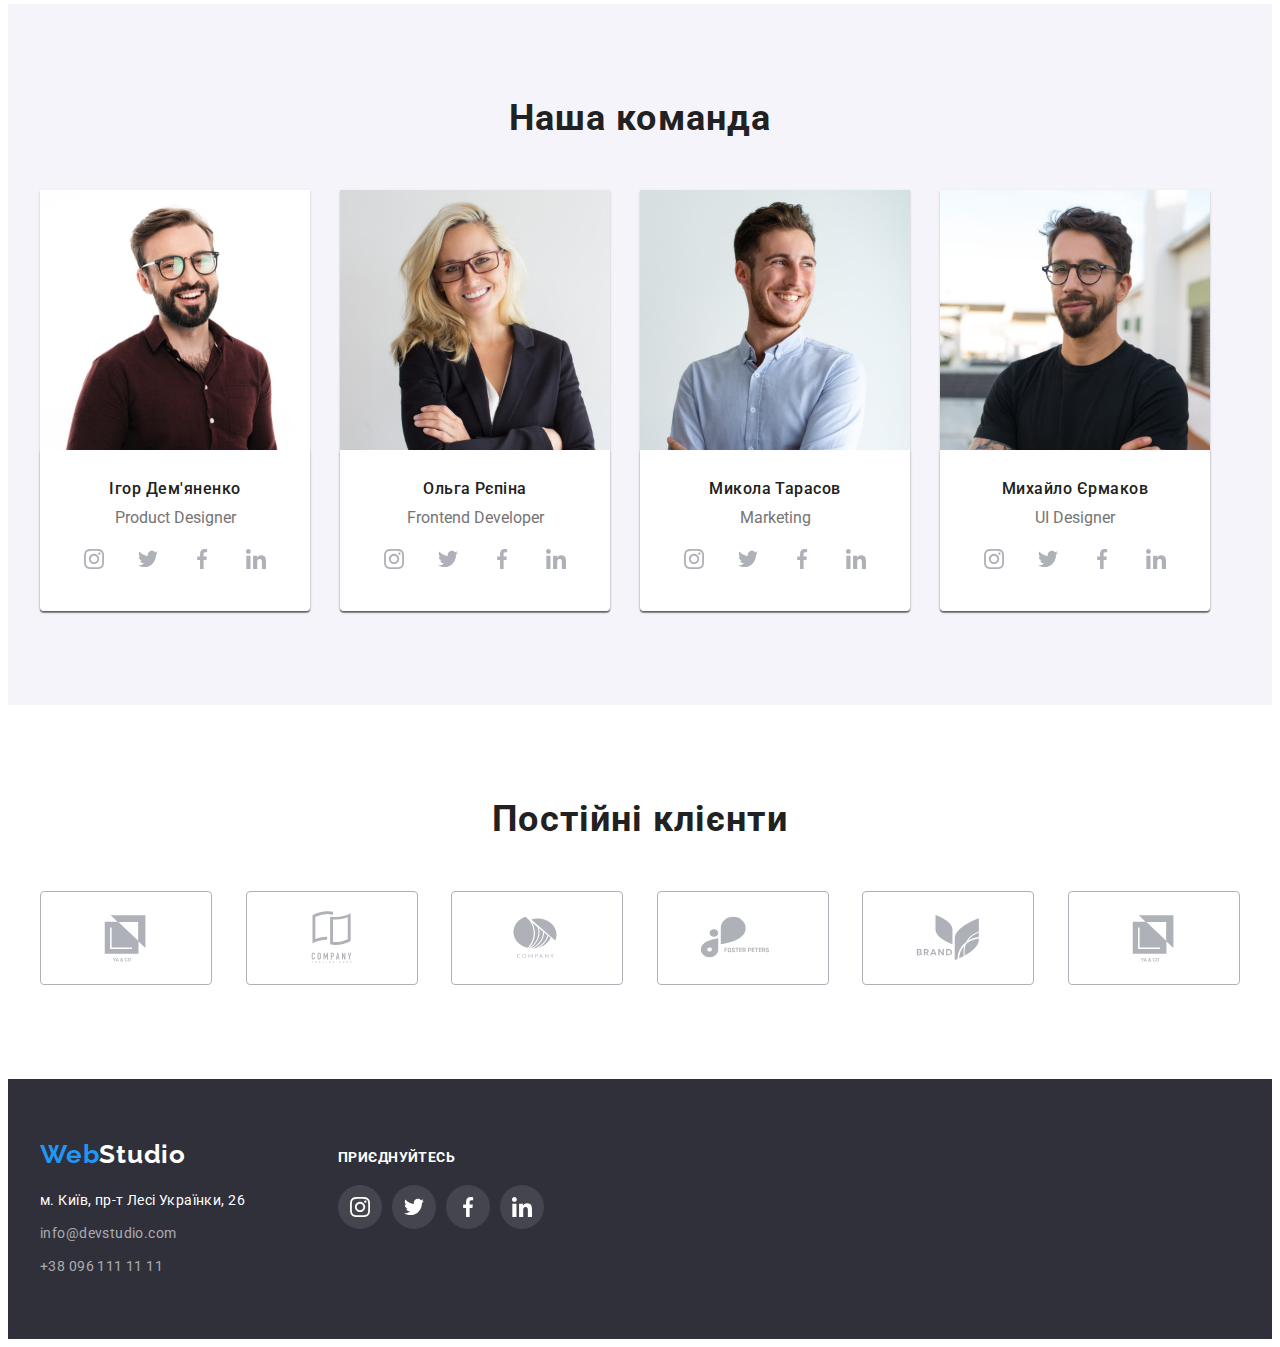
==== commit d015328f: "hw5" ====
--- a/index.html
+++ b/index.html
@@ -39,22 +39,20 @@
         </nav>
         <ul class="list emphasis contact">
           <li class="item">
-            <a href="mailto:info@devstudio.com" class="header-contact"
-              ><div class="contact-logo">
-                <svg width="16" height="12">
-                  <use href="./images/icons.svg#icon-mail"></use>
-                </svg>
-              </div>
+            <a href="mailto:info@devstudio.com" class="header-contact">
+              <svg width="16" height="12" class="contact-logo">
+                <use href="./images/icons.svg#icon-mail"></use>
+              </svg>
+
               info@devstudio.com</a
             >
           </li>
           <li class="item">
-            <a href="tel:+380961111111" class="header-contact"
-              ><div class="contact-logo">
-                <svg width="10" height="16">
-                  <use href="./images/icons.svg#icon-phone"></use>
-                </svg>
-              </div>
+            <a href="tel:+380961111111" class="header-contact">
+              <svg width="10" height="16" class="contact-logo">
+                <use href="./images/icons.svg#icon-phone"></use>
+              </svg>
+
               +38 096 111 11 11</a
             >
           </li>
@@ -66,7 +64,9 @@
       <section class="hero-background hero">
         <div class="container">
           <h1 class="hero-title">Ефективні рішення для вашого бізнесу</h1>
-          <button type="button" class="hero-button" data-modal-open>Замовити послугу</button>
+          <button type="button" class="hero-button" data-modal-open>
+            Замовити послугу
+          </button>
         </div>
       </section>
       <!-- Features -->
@@ -331,45 +331,46 @@
       <!-- Customers -->
       <section class="section">
         <div class="container">
-        <h2 class="title">Постійні клієнти</h2>
-        <ul class="list customer-flex">
-            <li class="item customer-list">
-              <a href="#" class="customer-icon"><svg width="106" height="60">
-                  <use href="./images/icons.svg#icon-yago"></use>
-                </svg></a>
-            
-            </li>
-            <li class="item customer-list">
-              <a href="" class="customer-icon"><svg width="106" height="60">
-                  <use href="./images/icons.svg#icon-tagline"></use>
-                </svg></a>
-              
-            </li>
-            <li class="item customer-list">
-              <a href="" class="customer-icon"><svg width="106" height="60">
-                  <use href="./images/icons.svg#icon-company"></use>
-                </svg></a>
-             
-            </li>
-            <li class="item customer-list">
-              <a href="" class="customer-icon"><svg width="106" height="60">
-                  <use href="./images/icons.svg#icon-foster"></use>
-                </svg></a>
-              
-            </li>
-            <li class="item customer-list">
-              <a href="" class="customer-icon"><svg width="106" height="60">
-                  <use href="./images/icons.svg#icon-brand"></use>
-                </svg></a>
-              
-            </li>
-            <li class="item customer-list">
-              <a href="" class="customer-icon"><svg width="106" height="60">
-                  <use href="./images/icons.svg#icon-yago"></use>
-                </svg></a>
-              
-            </li>
-        </ul>
+          <h2 class="title">Постійні клієнти</h2>
+          <ul class="list customer-flex">
+            <li class="item customer-list">
+              <a href="#" class="customer-icon"
+                ><svg width="106" height="60">
+                  <use href="./images/icons.svg#icon-yago"></use></svg
+              ></a>
+            </li>
+            <li class="item customer-list">
+              <a href="" class="customer-icon"
+                ><svg width="106" height="60">
+                  <use href="./images/icons.svg#icon-tagline"></use></svg
+              ></a>
+            </li>
+            <li class="item customer-list">
+              <a href="" class="customer-icon"
+                ><svg width="106" height="60">
+                  <use href="./images/icons.svg#icon-company"></use></svg
+              ></a>
+            </li>
+            <li class="item customer-list">
+              <a href="" class="customer-icon"
+                ><svg width="106" height="60">
+                  <use href="./images/icons.svg#icon-foster"></use></svg
+              ></a>
+            </li>
+            <li class="item customer-list">
+              <a href="" class="customer-icon"
+                ><svg width="106" height="60">
+                  <use href="./images/icons.svg#icon-brand"></use></svg
+              ></a>
+            </li>
+            <li class="item customer-list">
+              <a href="" class="customer-icon"
+                ><svg width="106" height="60">
+                  <use href="./images/icons.svg#icon-yago"></use></svg
+              ></a>
+            </li>
+          </ul>
+        </div>
       </section>
     </main>
     <footer class="footer-bg footer">
--- a/css/styles.css
+++ b/css/styles.css
@@ -49,7 +49,6 @@
 
 a:visited {
   text-decoration: none;
-  decoration: none;
 }
 
 button {
@@ -165,7 +164,7 @@
 .current::after {
   content: "";
   position: absolute;
-  bottom: 0;
+  bottom: -3px;
   left: 0;
   width: 100%;
   height: 4px;
@@ -228,7 +227,7 @@
 }
 .header-contact:hover .contact-logo,
 .header-contact:focus .contact-logo {
-  fill: var(--btn-color);
+  fill: currentColor;
 }
 /* Hero */
 
@@ -479,11 +478,12 @@
   align-items: center;
   justify-content: center;
   transition: background-color 250ms cubic-bezier(0.4, 0, 0.2, 1),
-    fill 250ms cubic-bezier(0.4, 0, 0.2, 1);
 }
 
 .soc-icon {
   fill: var(--icon-grey);
+  transition: fill 250ms cubic-bezier(0.4, 0, 0.2, 1);
+}
 }
 
 .soc-list-link:focus {
@@ -703,13 +703,16 @@
   background-color: var(--team-bg);
 
   transition: color 250ms cubic-bezier(0.4, 0, 0.2, 1),
-    background-color 250ms cubic-bezier(0.4, 0, 0.2, 1);
+    background-color 250ms cubic-bezier(0.4, 0, 0.2, 1),
+    box-shadow 250ms cubic-bezier(0.4, 0, 0.2, 1);
 }
 
 .filter-button:hover,
 .filter-button:focus {
   color: var(--white-color);
   background-color: var(--btn-color);
+  box-shadow: 0px 3px 1px rgba(0, 0, 0, 0.1), 0px 1px 2px rgba(0, 0, 0, 0.08),
+    0px 2px 2px rgba(0, 0, 0, 0.12);
 }
 
 .portfolio-name {
@@ -739,12 +742,7 @@
   margin-left: 8px;
 }
 
-.filter-button:hover,
-.filter-button:focus {
-  box-shadow: 0px 3px 1px rgba(0, 0, 0, 0.1), 0px 1px 2px rgba(0, 0, 0, 0.08),
-    0px 2px 2px rgba(0, 0, 0, 0.12);
-  border-radius: 4px;
-}
+
 
 .portfolio-flex {
   display: flex;
@@ -818,7 +816,6 @@
 
   transform: translateY(100%);
   transition: transform 250ms cubic-bezier(0.4, 0, 0.2, 1);
-  overflow: auto;
 }
 
 .portfolio-card:hover .prortfolio-card-text {
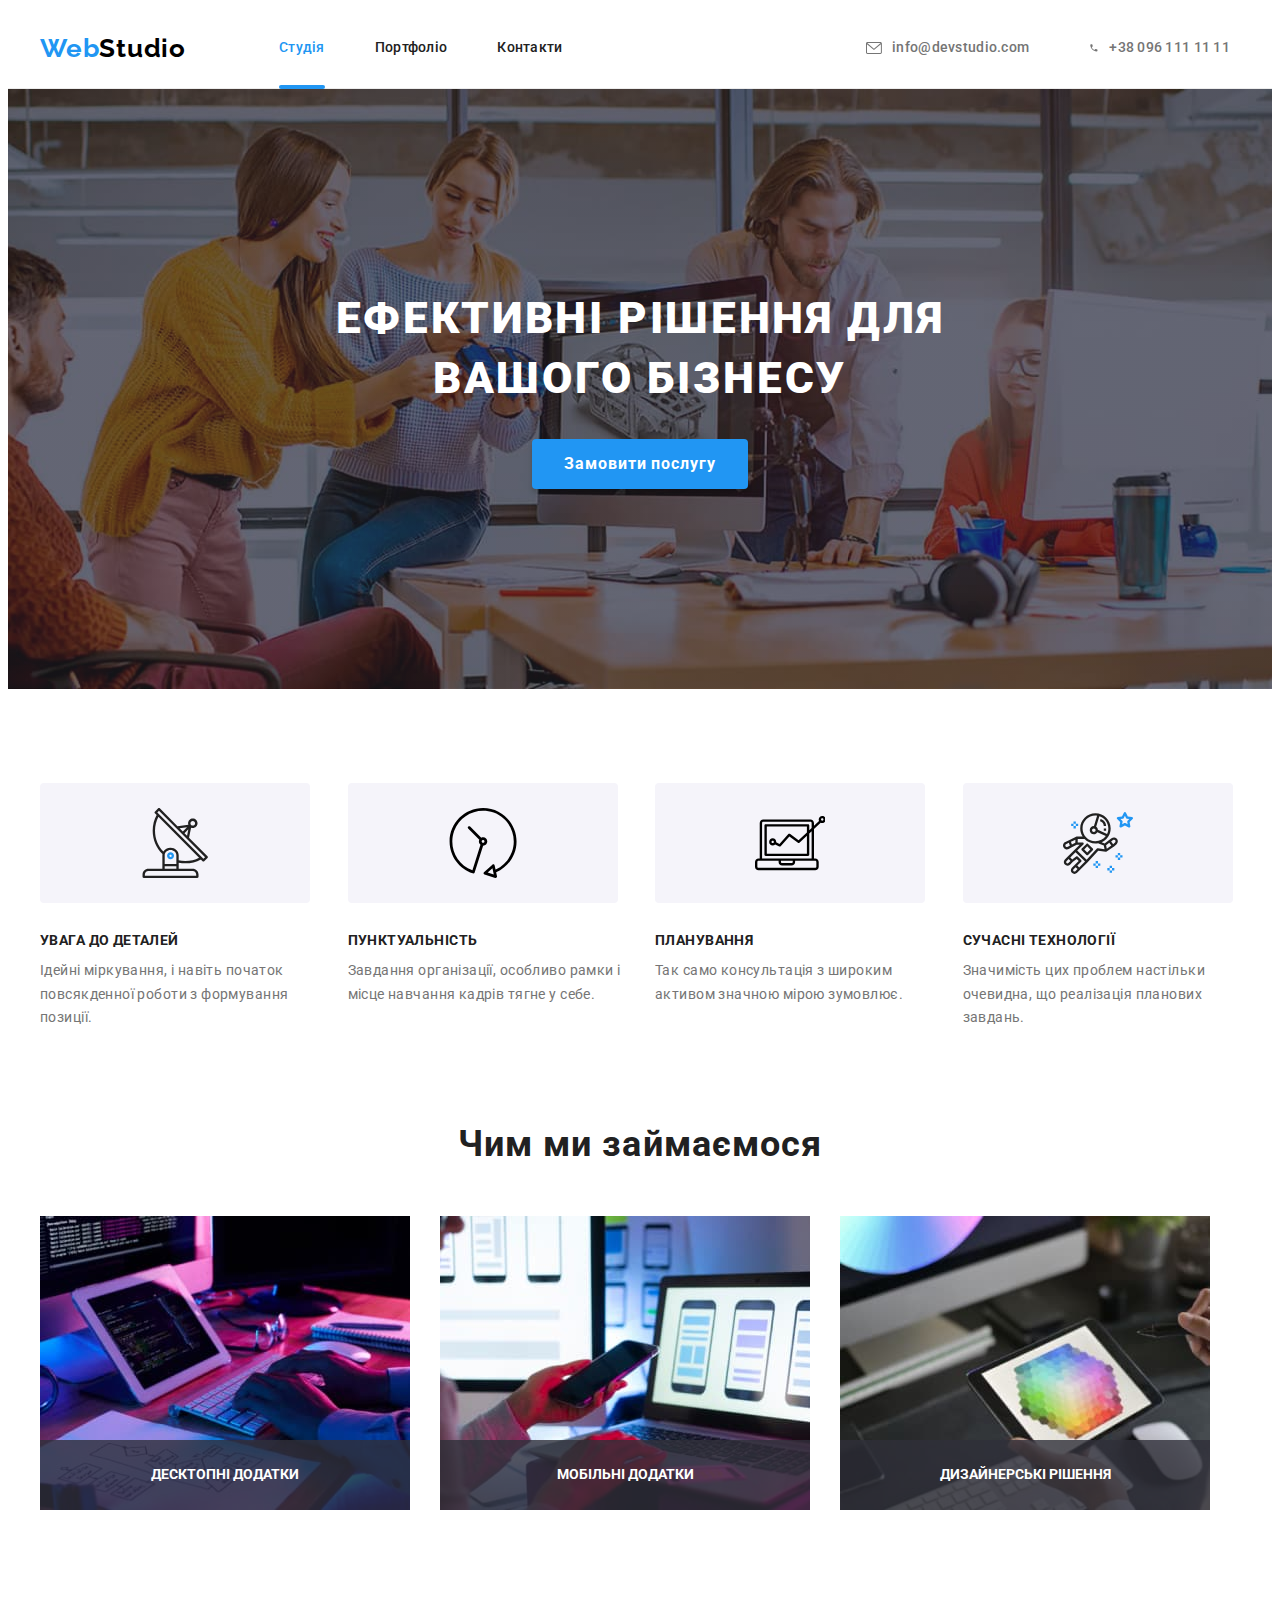
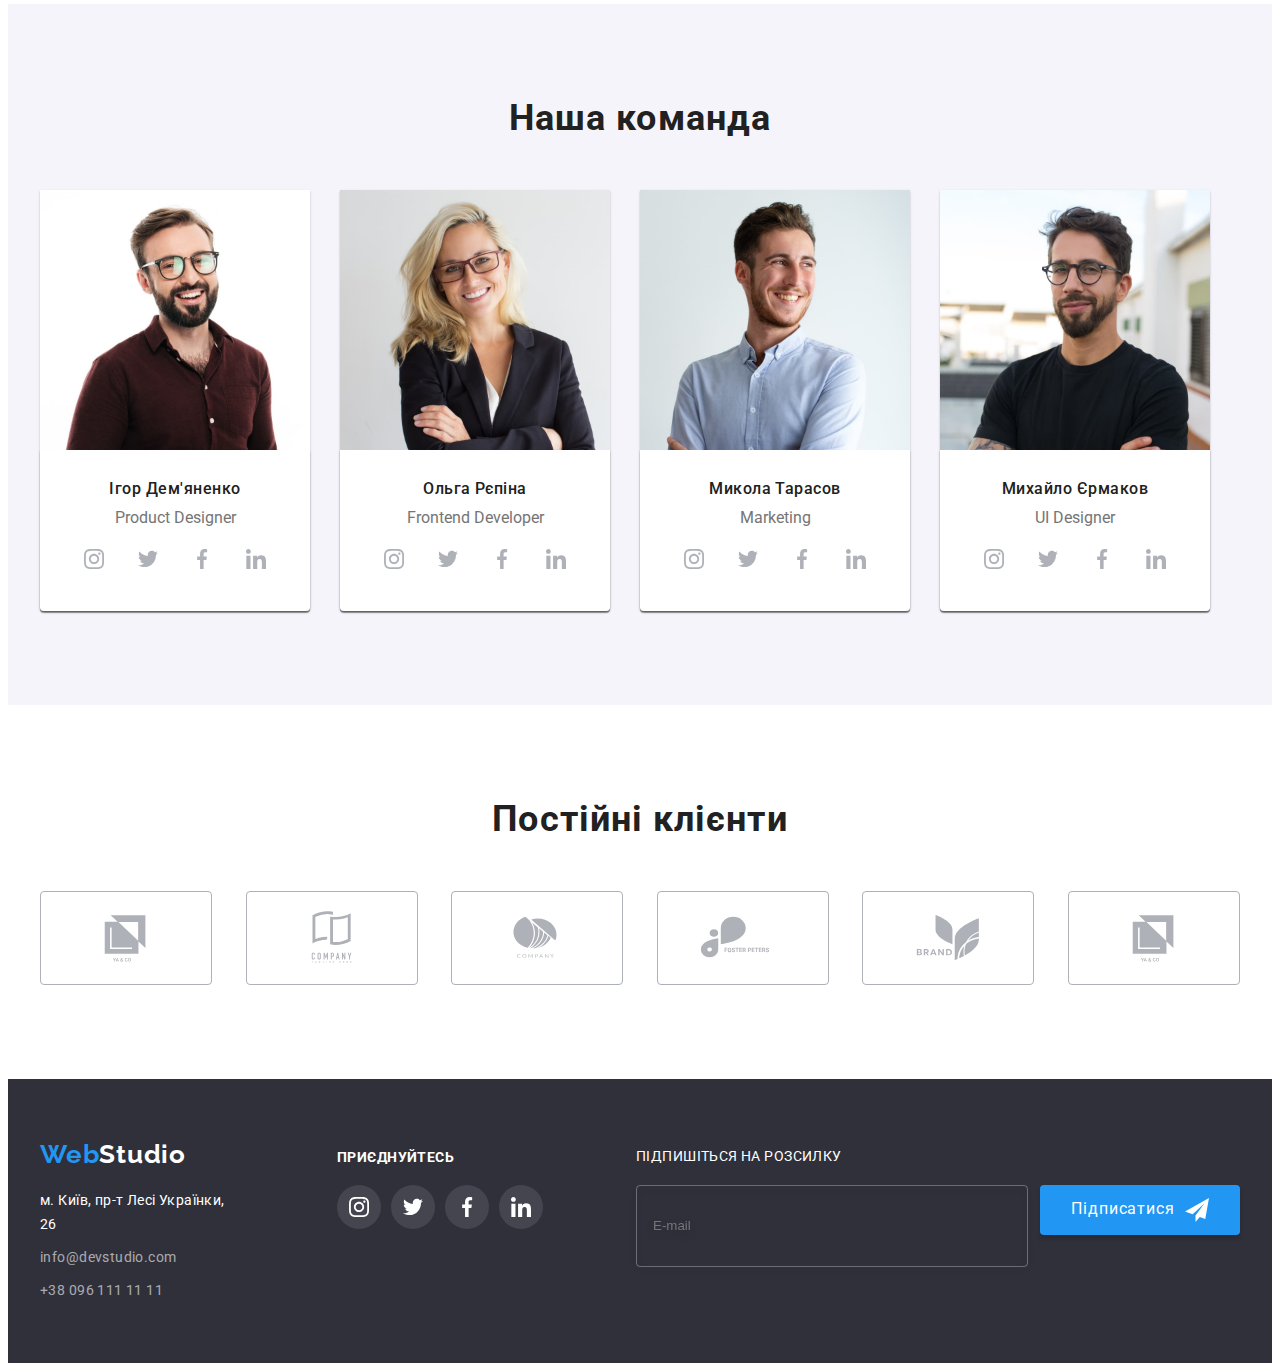
==== commit cdf103a3: "hw6" ====
--- a/index.html
+++ b/index.html
@@ -438,6 +438,23 @@
             </li>
           </ul>
         </div>
+        <div class="footer-email-join">
+          <p class="join-title">Підпишіться на розсилку</p>
+          <form class="footer-join">
+            <input
+              type="email"
+              placeholder="E-mail"
+              class="join-input"
+              name="join-mail"
+            />
+            <button type="submit" class="join-btn">
+              Підписатися
+              <svg class="send-icon" width="24" height="24">
+                <use href="./images/icons.svg#icon-send"></use>
+              </svg>
+            </button>
+          </form>
+        </div>
       </div>
     </footer>
     <div class="backdrop is-hidden" data-modal>
@@ -447,6 +464,69 @@
             <use href="./images/icons.svg#icon-close"></use>
           </svg>
         </button>
+        <p class="modal-title">Залиште свої дані, ми вам передзвонимо</p>
+        <form class="modal-form">
+          <label for="form-name" class="form-label">Ім'я</label>
+          <div class="input-wrap">
+            <input
+              type="text"
+              class="modal-input"
+              name="form-name"
+              required
+              minlength="3"
+              id="form-name"
+            />
+            <svg class="modal-icon" width="18" height="18">
+              <use href="./images/icons.svg#icon-person"></use>
+            </svg>
+          </div>
+          <label for="form-tel" class="form-label">Телефон</label>
+          <div class="input-wrap">
+            <input
+              type="tel"
+              class="modal-input"
+              name="form-tel"
+              required
+              id="form-tel"
+            />
+            <svg class="modal-icon" width="18" height="18">
+              <use href="./images/icons.svg#icon-phone"></use>
+            </svg>
+          </div>
+          <label for="form-mail" class="form-label">Пошта</label>
+          <div class="input-wrap">
+            <input
+              type="email"
+              class="modal-input"
+              name="form-mail"
+              id="form-mail"
+            />
+            <svg class="modal-icon" width="18" height="18">
+              <use href="./images/icons.svg#icon-mail"></use>
+            </svg>
+          </div>
+          <label for="form-comment" class="form-label">Коментар</label>
+          <textarea
+            name="form-comment"
+            id="form-comment"
+            rows="6"
+            placeholder="Введіть текст"
+            class="form-comment"
+            id="form-comment"
+          ></textarea>
+          <div class="checkbox-policy">
+            <span class="checkbox-icon"><svg class="modal-icon" width="16" height="15">
+              <use href="./images/icons.svg#icon-uncheked"></use>
+            </svg></span>
+            <input type="checkbox" class="checkbox" id="form-policy" />
+          <label for="form-policy" class="policy">Погоджуюся з розсилкою та приймаю<a href="#"> Умови договору</a></label>
+              <span class="checkbox-icon-check"><svg class="modal-icon" width="16" height="15">
+              <use href="./images/icons.svg#icon-check"></use>
+            </svg></span>
+            </p>
+          </div>
+          <button type="submit" class="form-button">Відправити</button>
+        </form>
       </div>
     </div>
     <script src="./js/modal.js"></script>
--- a/css/styles.css
+++ b/css/styles.css
@@ -164,7 +164,7 @@
 .current::after {
   content: "";
   position: absolute;
-  bottom: -3px;
+  bottom: -1px;
   left: 0;
   width: 100%;
   height: 4px;
@@ -477,13 +477,12 @@
   display: flex;
   align-items: center;
   justify-content: center;
-  transition: background-color 250ms cubic-bezier(0.4, 0, 0.2, 1),
+  transition: background-color 250ms cubic-bezier(0.4, 0, 0.2, 1);
 }
 
 .soc-icon {
   fill: var(--icon-grey);
   transition: fill 250ms cubic-bezier(0.4, 0, 0.2, 1);
-}
 }
 
 .soc-list-link:focus {
@@ -628,6 +627,81 @@
   background-color: var(--btn-color);
 }
 
+.join-title {
+  font-family: "Roboto";
+  font-style: normal;
+  font-size: 14px;
+  line-height: 1.14;
+  letter-spacing: 0.03em;
+  text-transform: uppercase;
+  margin-bottom: 20px;
+
+  color: var(--white-color);
+}
+
+.join-input {
+  width: 358px;
+  height: 50px;
+  background-color: transparent;
+  border: 1px solid rgba(255, 255, 255, 0.3);
+  filter: drop-shadow(0px 4px 4px rgba(0, 0, 0, 0.15));
+  border-radius: 4px;
+  color: var(--white-color);
+  padding-top: 15px;
+  padding-bottom: 15px;
+  padding-left: 16px;
+  padding-right: 16px;
+}
+
+.join-btn {
+  font-family: "Roboto";
+
+  font-size: 16px;
+  line-height: 1.88;
+
+  display: flex;
+  justify-content: center;
+  align-items: center;
+  text-align: center;
+  letter-spacing: 0.06em;
+  border: none;
+
+  margin-left: 12px;
+
+  color: var(--white-color);
+  width: 200px;
+  height: 50px;
+  color: var(--white-color);
+  background: var(--btn-color);
+  box-shadow: 0px 4px 4px rgba(0, 0, 0, 0.15);
+  border-radius: 4px;
+}
+
+.footer-email-join {
+  margin-top: 10px;
+  margin-left: 93px;
+}
+
+.footer-join {
+  display: flex;
+}
+
+.footer-join::placeholder {
+  font-family: "Roboto";
+  font-style: normal;
+  font-weight: 400;
+  font-size: 16px;
+  line-height: 1.25;
+  display: flex;
+  align-items: center;
+  color: rgba(255, 255, 255, 0.6);
+}
+.send-icon {
+  margin-left: 10px;
+  fill: var(--white-color);
+}
+
+/* MODAL */
 .backdrop {
   position: fixed;
   top: 0;
@@ -647,12 +721,169 @@
   min-height: 581px;
   background-color: var(--white-color);
   border-radius: 4px;
-
+  padding: 40px;
   position: absolute;
   top: 50%;
   left: 50%;
   transform: translate(-50%, -50%) scale(1);
   transition: transform 250ms cubic-bezier(0.4, 0, 0.2, 1);
+}
+
+.modal-input {
+  padding-left: 48px;
+  padding-right: 48px;
+  width: 100%;
+  height: 40px;
+  margin-top: 4px;
+
+  border: 1px solid rgba(33, 33, 33, 0.2);
+  border-radius: 4px;
+}
+.input-wrap {
+  position: relative;
+  margin-bottom: 10px;
+}
+
+.form-label {
+  font-family: "Roboto";
+  font-style: normal;
+  font-weight: 400;
+  font-size: 12px;
+  line-height: 1.16l;
+
+  color: var(--text-color);
+}
+
+.form-comment {
+  width: 100%;
+  border: 1px solid rgba(33, 33, 33, 0.2);
+  border-radius: 4px;
+  margin-top: 4px;
+
+  padding-top: 12px;
+  padding-bottom: 12px;
+  padding-left: 16px;
+  padding-right: 16px;
+}
+
+.form-comment::placeholder {
+  font-family: "Roboto";
+  font-style: normal;
+  font-weight: 400;
+  font-size: 12px;
+  line-height: 1.14;
+  letter-spacing: 0.01em;
+
+  color: rgba(117, 117, 117, 0.5);
+}
+
+.checkbox-policy {
+  position: relative;
+  display: flex;
+  justify-content: center;
+  margin-top: 20px;
+}
+
+.form-button {
+  font-family: "Roboto";
+  font-style: normal;
+  font-weight: 700;
+  font-size: 16px;
+  line-height: 1.88;
+  margin: 0 auto;
+  margin-top: 30px;
+  letter-spacing: 0.06em;
+  border: none;
+  color: var(--white-color);
+  width: 200px;
+  height: 50px;
+  background: var(--btn-active);
+  box-shadow: 0px 4px 4px rgba(0, 0, 0, 0.15);
+  border-radius: 4px;
+  display: flex;
+  align-items: center;
+  justify-content: center;
+  cursor: pointer;
+}
+
+.policy {
+  font-family: "Roboto";
+  font-style: normal;
+  font-weight: 400;
+  font-size: 14px;
+  line-height: 1.71;
+
+  color: #757575;
+
+  padding-left: 7px;
+}
+
+.checkbox {
+  position: absolute;
+  width: 1px;
+  height: 1px;
+  margin: -1px;
+  border: 0;
+  padding: 0;
+
+  white-space: nowrap;
+  clip-path: inset(100%);
+  clip: rect(0 0 0 0);
+  overflow: hidden;
+}
+
+.policy a {
+  color: var(--btn-color);
+}
+
+.checkbox-icon {
+  position: absolute;
+  top: 12px;
+  left: 12px;
+}
+.checkbox-icon-check {
+  position: absolute;
+  top: 12px;
+  left: 12px;
+  display: none;
+}
+
+.checkbox:checked ~ .checkbox-icon-check {
+  display: block;
+}
+
+textarea {
+  resize: none;
+}
+
+.modal-icon {
+  position: absolute;
+  fill: var(--name-color);
+  left: 12px;
+  top: 50%;
+  transform: translateY(-50%);
+}
+
+.modal-title {
+  font-family: "Roboto";
+  font-style: normal;
+  font-weight: 700;
+  font-size: 20px;
+  line-height: 1.15;
+  text-align: center;
+  letter-spacing: 0.03em;
+
+  margin-bottom: 30px;
+
+  color: var(--name-color);
+}
+
+.modal-input:focus {
+  border-color: var(--btn-color);
+}
+
+.modal-input:focus + .modal-icon {
+  fill: var(--btn-color);
 }
 
 .modal-close {
@@ -668,6 +899,12 @@
   justify-content: center;
   align-items: center;
   cursor: pointer;
+  transition: fill 250ms cubic-bezier(0.4, 0, 0.2, 1);
+}
+
+.modal-close:hover,
+.modal-close:focus {
+  fill: var(--btn-color);
 }
 
 .backdrop.is-hidden {
@@ -741,8 +978,6 @@
 .filter-flex .item + .item {
   margin-left: 8px;
 }
-
-
 
 .portfolio-flex {
   display: flex;
